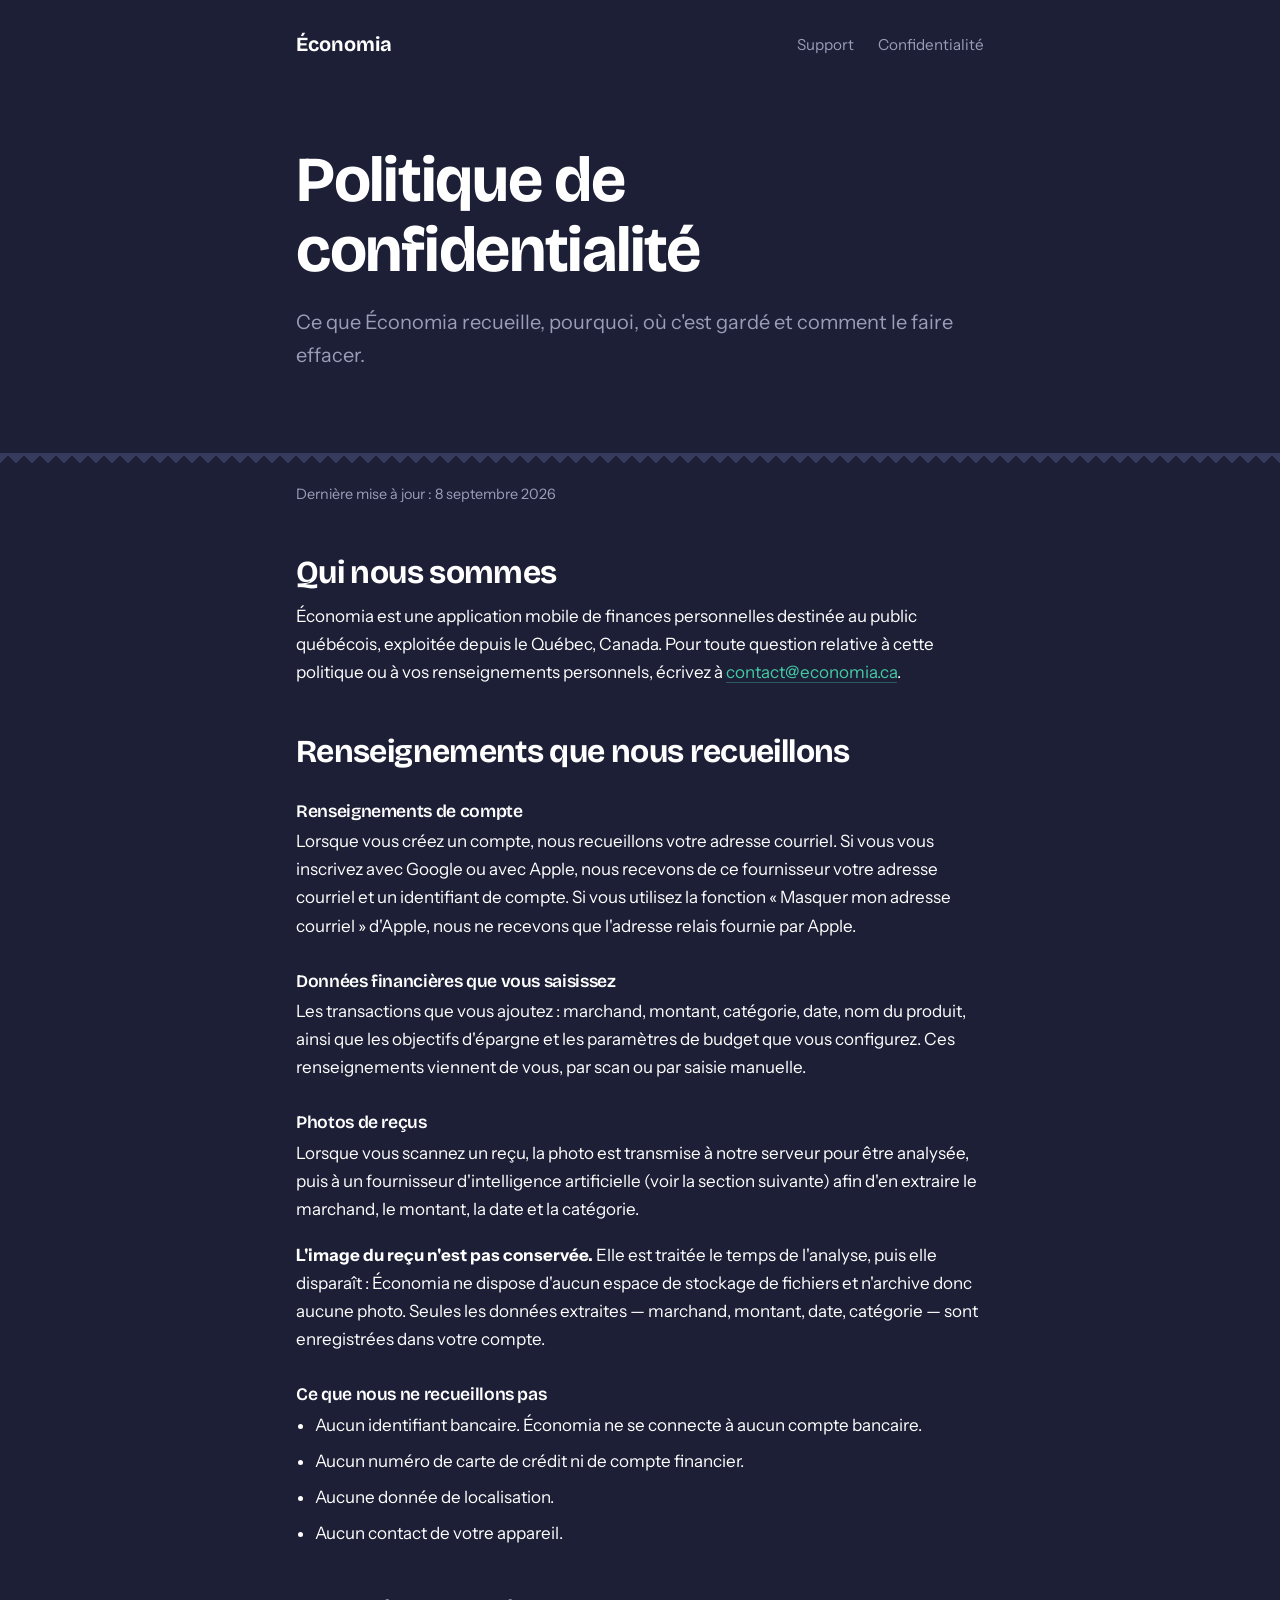
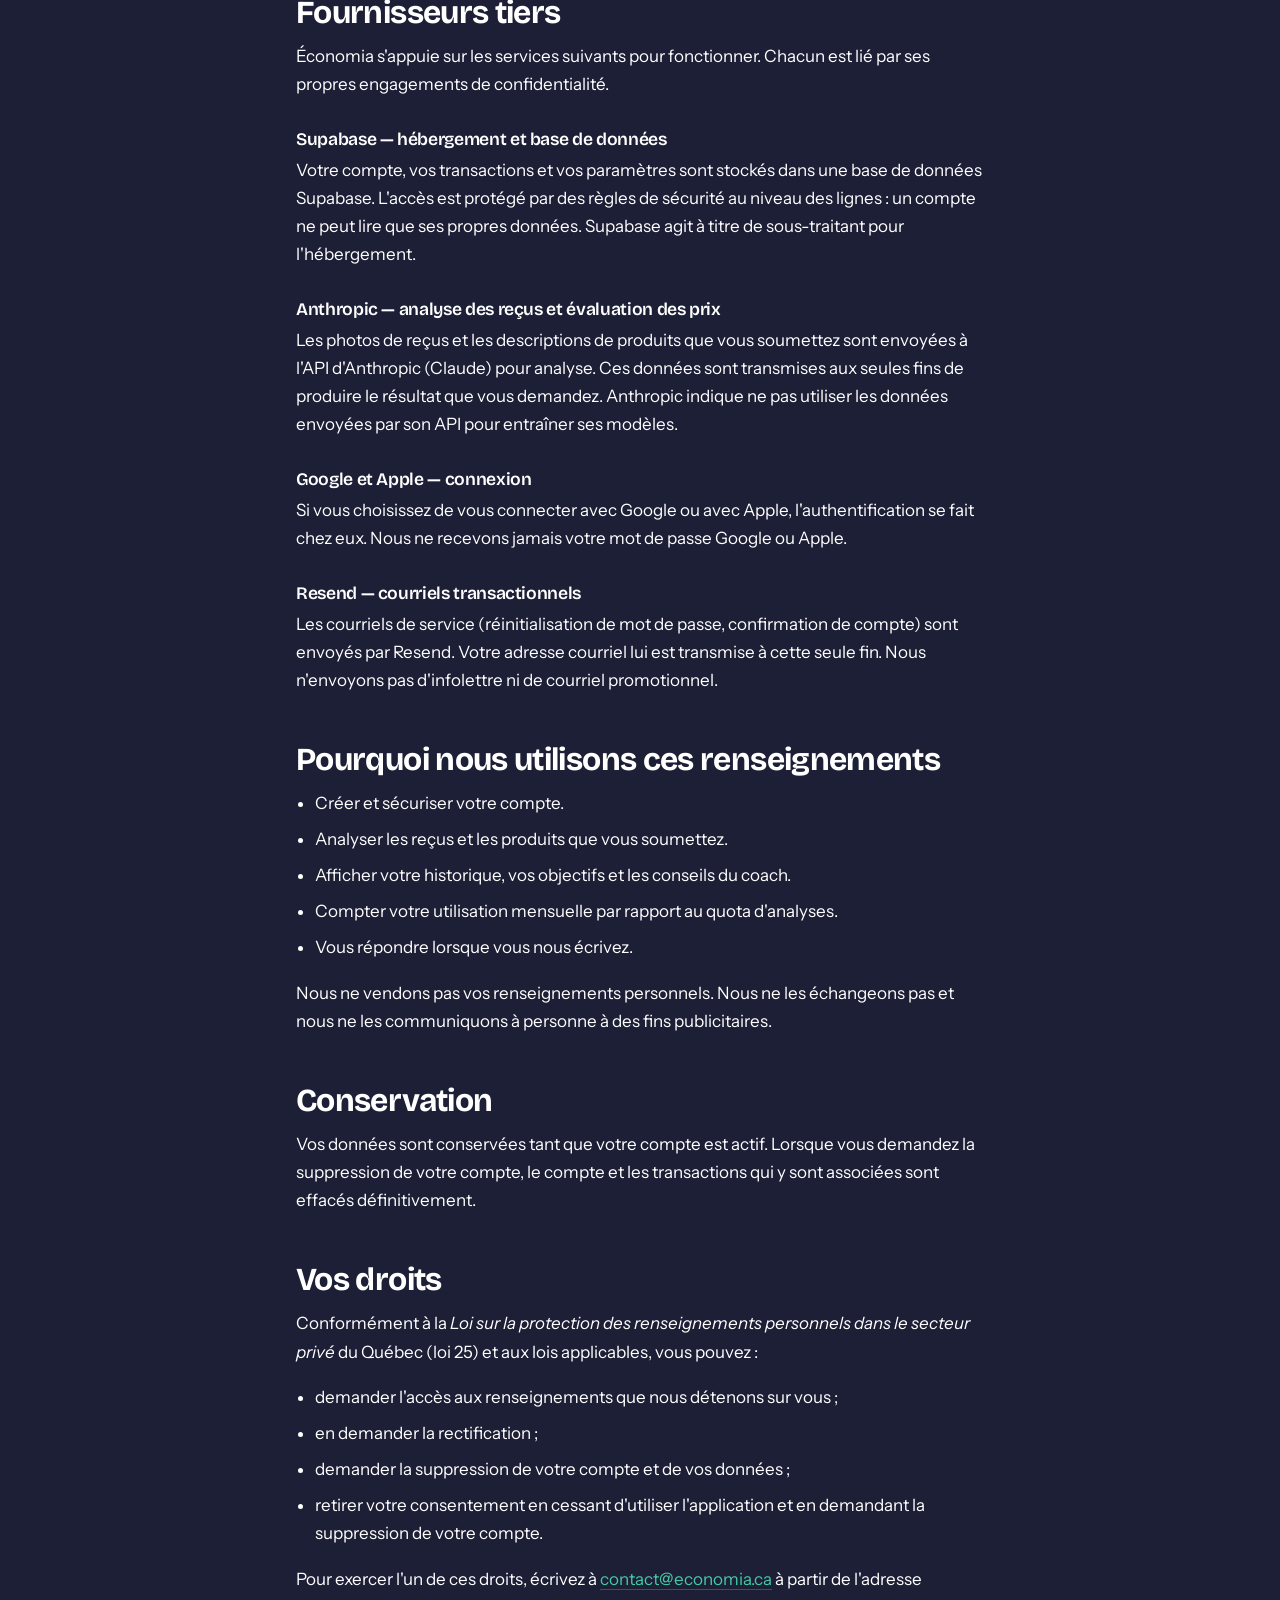
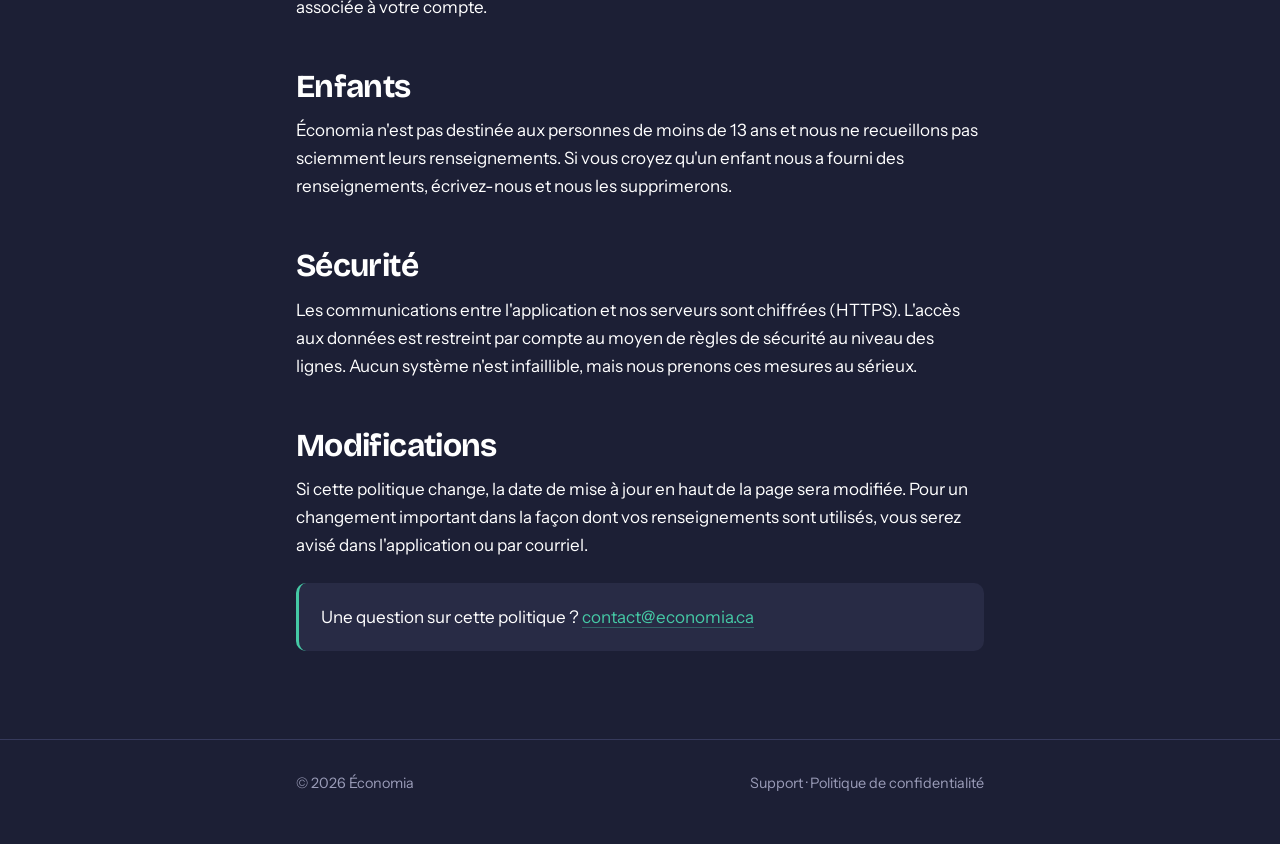
==== confidentialite.html @ ab4bcd6b "Add files via upload" ====
<!DOCTYPE html>
<html lang="fr-CA">
<head>
<meta charset="utf-8">
<meta name="viewport" content="width=device-width, initial-scale=1">
<title>Politique de confidentialité — Économia</title>
<meta name="description" content="Comment Économia recueille, utilise et protège vos renseignements personnels.">
<link rel="preconnect" href="https://fonts.googleapis.com">
<link rel="preconnect" href="https://fonts.gstatic.com" crossorigin>
<link href="https://fonts.googleapis.com/css2?family=Bricolage+Grotesque:opsz,wght@12..96,600;12..96,700&family=Instrument+Sans:wght@400;500;600&display=swap" rel="stylesheet">
<link rel="stylesheet" href="style.css">
</head>
<body>

<header class="entete">
  <div class="enveloppe">
    <a class="logo" href="/">Économia</a>
    <nav class="nav-liens">
      <a href="/support.html">Support</a>
      <a href="/confidentialite.html">Confidentialité</a>
    </nav>
  </div>
</header>

<main>
  <section class="heros">
    <div class="enveloppe">
      <h1>Politique de confidentialité</h1>
      <p class="accroche">Ce que Économia recueille, pourquoi, où c'est gardé et comment le faire effacer.</p>
    </div>
  </section>

  <div class="dentelure" aria-hidden="true"></div>

  <section class="contenu">
    <div class="enveloppe">
      <p class="date-maj">Dernière mise à jour&nbsp;: 8 septembre 2026</p>

      <h2>Qui nous sommes</h2>
      <p>Économia est une application mobile de finances personnelles destinée au public québécois, exploitée depuis le Québec, Canada. Pour toute question relative à cette politique ou à vos renseignements personnels, écrivez à <a href="mailto:contact@economia.ca">contact@economia.ca</a>.</p>

      <h2>Renseignements que nous recueillons</h2>

      <h3>Renseignements de compte</h3>
      <p>Lorsque vous créez un compte, nous recueillons votre adresse courriel. Si vous vous inscrivez avec Google ou avec Apple, nous recevons de ce fournisseur votre adresse courriel et un identifiant de compte. Si vous utilisez la fonction «&nbsp;Masquer mon adresse courriel&nbsp;» d'Apple, nous ne recevons que l'adresse relais fournie par Apple.</p>

      <h3>Données financières que vous saisissez</h3>
      <p>Les transactions que vous ajoutez&nbsp;: marchand, montant, catégorie, date, nom du produit, ainsi que les objectifs d'épargne et les paramètres de budget que vous configurez. Ces renseignements viennent de vous, par scan ou par saisie manuelle.</p>

      <h3>Photos de reçus</h3>
      <p>Lorsque vous scannez un reçu, la photo est transmise à notre serveur pour être analysée, puis à un fournisseur d'intelligence artificielle (voir la section suivante) afin d'en extraire le marchand, le montant, la date et la catégorie.</p>
      <p><strong>L'image du reçu n'est pas conservée.</strong> Elle est traitée le temps de l'analyse, puis elle disparaît&nbsp;: Économia ne dispose d'aucun espace de stockage de fichiers et n'archive donc aucune photo. Seules les données extraites — marchand, montant, date, catégorie — sont enregistrées dans votre compte.</p>

      <h3>Ce que nous ne recueillons pas</h3>
      <ul>
        <li>Aucun identifiant bancaire. Économia ne se connecte à aucun compte bancaire.</li>
        <li>Aucun numéro de carte de crédit ni de compte financier.</li>
        <li>Aucune donnée de localisation.</li>
        <li>Aucun contact de votre appareil.</li>
      </ul>

      <h2>Fournisseurs tiers</h2>
      <p>Économia s'appuie sur les services suivants pour fonctionner. Chacun est lié par ses propres engagements de confidentialité.</p>

      <h3>Supabase — hébergement et base de données</h3>
      <p>Votre compte, vos transactions et vos paramètres sont stockés dans une base de données Supabase. L'accès est protégé par des règles de sécurité au niveau des lignes&nbsp;: un compte ne peut lire que ses propres données. Supabase agit à titre de sous-traitant pour l'hébergement.</p>

      <h3>Anthropic — analyse des reçus et évaluation des prix</h3>
      <p>Les photos de reçus et les descriptions de produits que vous soumettez sont envoyées à l'API d'Anthropic (Claude) pour analyse. Ces données sont transmises aux seules fins de produire le résultat que vous demandez. Anthropic indique ne pas utiliser les données envoyées par son API pour entraîner ses modèles.</p>

      <h3>Google et Apple — connexion</h3>
      <p>Si vous choisissez de vous connecter avec Google ou avec Apple, l'authentification se fait chez eux. Nous ne recevons jamais votre mot de passe Google ou Apple.</p>

      <h3>Resend — courriels transactionnels</h3>
      <p>Les courriels de service (réinitialisation de mot de passe, confirmation de compte) sont envoyés par Resend. Votre adresse courriel lui est transmise à cette seule fin. Nous n'envoyons pas d'infolettre ni de courriel promotionnel.</p>

      <h2>Pourquoi nous utilisons ces renseignements</h2>
      <ul>
        <li>Créer et sécuriser votre compte.</li>
        <li>Analyser les reçus et les produits que vous soumettez.</li>
        <li>Afficher votre historique, vos objectifs et les conseils du coach.</li>
        <li>Compter votre utilisation mensuelle par rapport au quota d'analyses.</li>
        <li>Vous répondre lorsque vous nous écrivez.</li>
      </ul>
      <p>Nous ne vendons pas vos renseignements personnels. Nous ne les échangeons pas et nous ne les communiquons à personne à des fins publicitaires.</p>

      <h2>Conservation</h2>
      <p>Vos données sont conservées tant que votre compte est actif. Lorsque vous demandez la suppression de votre compte, le compte et les transactions qui y sont associées sont effacés définitivement.</p>

      <h2>Vos droits</h2>
      <p>Conformément à la <em>Loi sur la protection des renseignements personnels dans le secteur privé</em> du Québec (loi&nbsp;25) et aux lois applicables, vous pouvez&nbsp;:</p>
      <ul>
        <li>demander l'accès aux renseignements que nous détenons sur vous&nbsp;;</li>
        <li>en demander la rectification&nbsp;;</li>
        <li>demander la suppression de votre compte et de vos données&nbsp;;</li>
        <li>retirer votre consentement en cessant d'utiliser l'application et en demandant la suppression de votre compte.</li>
      </ul>
      <p>Pour exercer l'un de ces droits, écrivez à <a href="mailto:contact@economia.ca">contact@economia.ca</a> à partir de l'adresse associée à votre compte.</p>

      <h2>Enfants</h2>
      <p>Économia n'est pas destinée aux personnes de moins de 13&nbsp;ans et nous ne recueillons pas sciemment leurs renseignements. Si vous croyez qu'un enfant nous a fourni des renseignements, écrivez-nous et nous les supprimerons.</p>

      <h2>Sécurité</h2>
      <p>Les communications entre l'application et nos serveurs sont chiffrées (HTTPS). L'accès aux données est restreint par compte au moyen de règles de sécurité au niveau des lignes. Aucun système n'est infaillible, mais nous prenons ces mesures au sérieux.</p>

      <h2>Modifications</h2>
      <p>Si cette politique change, la date de mise à jour en haut de la page sera modifiée. Pour un changement important dans la façon dont vos renseignements sont utilisés, vous serez avisé dans l'application ou par courriel.</p>

      <div class="carte">
        <p>Une question sur cette politique&nbsp;? <a href="mailto:contact@economia.ca">contact@economia.ca</a></p>
      </div>
    </div>
  </section>
</main>

<footer class="pied">
  <div class="enveloppe">
    <span>© 2026 Économia</span>
    <span>
      <a href="/support.html">Support</a> ·
      <a href="/confidentialite.html">Politique de confidentialité</a>
    </span>
  </div>
</footer>

</body>
</html>
---- style.css ----
:root {
  --fond: #1c1f35;
  --fond-carte: #282b45;
  --menthe: #45c9a5;
  --texte: #ffffff;
  --texte-second: #9a9cb8;
  --bordure: #363a5c;
}

*, *::before, *::after { box-sizing: border-box; }

html { -webkit-text-size-adjust: 100%; }

body {
  margin: 0;
  background: var(--fond);
  color: var(--texte);
  font-family: "Instrument Sans", -apple-system, BlinkMacSystemFont, "Segoe UI", sans-serif;
  font-size: 17px;
  line-height: 1.65;
}

h1, h2, h3 {
  font-family: "Bricolage Grotesque", -apple-system, BlinkMacSystemFont, sans-serif;
  font-weight: 700;
  line-height: 1.1;
  letter-spacing: -0.02em;
  margin: 0;
}

h1 { font-size: clamp(2.4rem, 7vw, 4rem); }
h2 { font-size: clamp(1.5rem, 4vw, 2rem); margin-top: 3rem; margin-bottom: 0.75rem; }
h3 { font-size: 1.1rem; margin-top: 2rem; margin-bottom: 0.4rem; font-weight: 600; }

p, li { max-width: 66ch; }
p { margin: 0 0 1.1rem; }
ul { padding-left: 1.2rem; margin: 0 0 1.1rem; }
li { margin-bottom: 0.5rem; }

a { color: var(--menthe); text-decoration: none; border-bottom: 1px solid rgba(69, 201, 165, 0.35); }
a:hover { border-bottom-color: var(--menthe); }
a:focus-visible { outline: 2px solid var(--menthe); outline-offset: 3px; border-radius: 2px; }

.enveloppe { max-width: 46rem; margin: 0 auto; padding: 0 1.5rem; }

/* En-tête */
.entete { padding: 1.75rem 0; }
.entete .enveloppe { display: flex; align-items: center; justify-content: space-between; gap: 1rem; }
.logo {
  font-family: "Bricolage Grotesque", sans-serif;
  font-weight: 700;
  font-size: 1.25rem;
  color: var(--texte);
  border: none;
}
.nav-liens { display: flex; gap: 1.5rem; font-size: 0.95rem; }
.nav-liens a { color: var(--texte-second); border: none; }
.nav-liens a:hover { color: var(--menthe); }

/* Héros — le bord dentelé évoque un reçu déchiré */
.heros { padding: 3.5rem 0 4rem; position: relative; }
.heros p.accroche {
  font-size: clamp(1.05rem, 2.6vw, 1.25rem);
  color: var(--texte-second);
  margin-top: 1.25rem;
}
.dentelure {
  height: 14px;
  background:
    linear-gradient(-45deg, transparent 66%, var(--bordure) 67%) 0 0 / 16px 16px repeat-x,
    linear-gradient(45deg, transparent 66%, var(--bordure) 67%) 0 0 / 16px 16px repeat-x;
}

/* Blocs de contenu */
.contenu { padding: 1rem 0 4rem; }
.date-maj { color: var(--texte-second); font-size: 0.9rem; margin-bottom: 2.5rem; }

.carte {
  background: var(--fond-carte);
  border-left: 3px solid var(--menthe);
  border-radius: 10px;
  padding: 1.25rem 1.4rem;
  margin: 1.5rem 0;
}
.carte p:last-child, .carte ul:last-child { margin-bottom: 0; }

.courriel {
  font-family: "Bricolage Grotesque", sans-serif;
  font-size: clamp(1.2rem, 4vw, 1.6rem);
  font-weight: 700;
}

/* Pied de page */
.pied {
  border-top: 1px solid var(--bordure);
  padding: 2rem 0 3rem;
  color: var(--texte-second);
  font-size: 0.9rem;
}
.pied .enveloppe { display: flex; flex-wrap: wrap; gap: 0.5rem 1.5rem; justify-content: space-between; }
.pied a { color: var(--texte-second); border: none; }
.pied a:hover { color: var(--menthe); }

@media (prefers-reduced-motion: reduce) {
  * { animation: none !important; transition: none !important; }
}
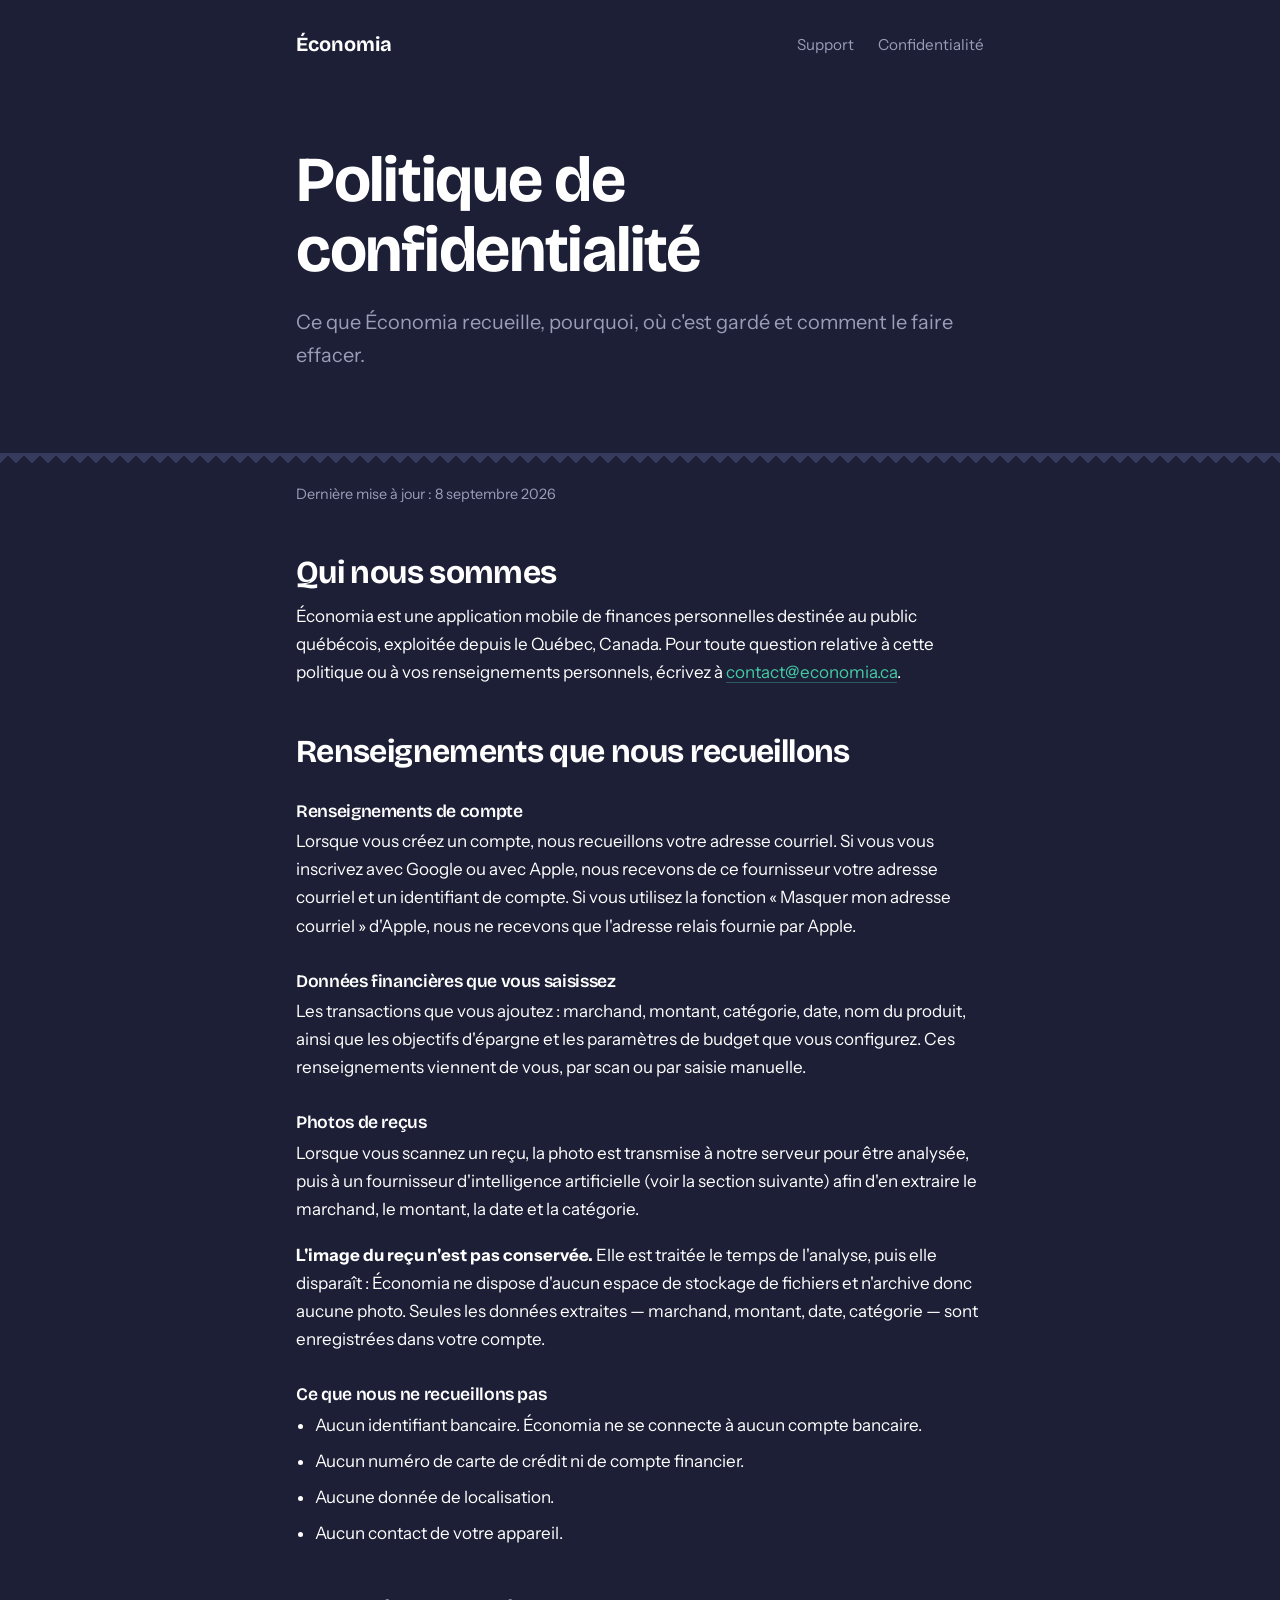
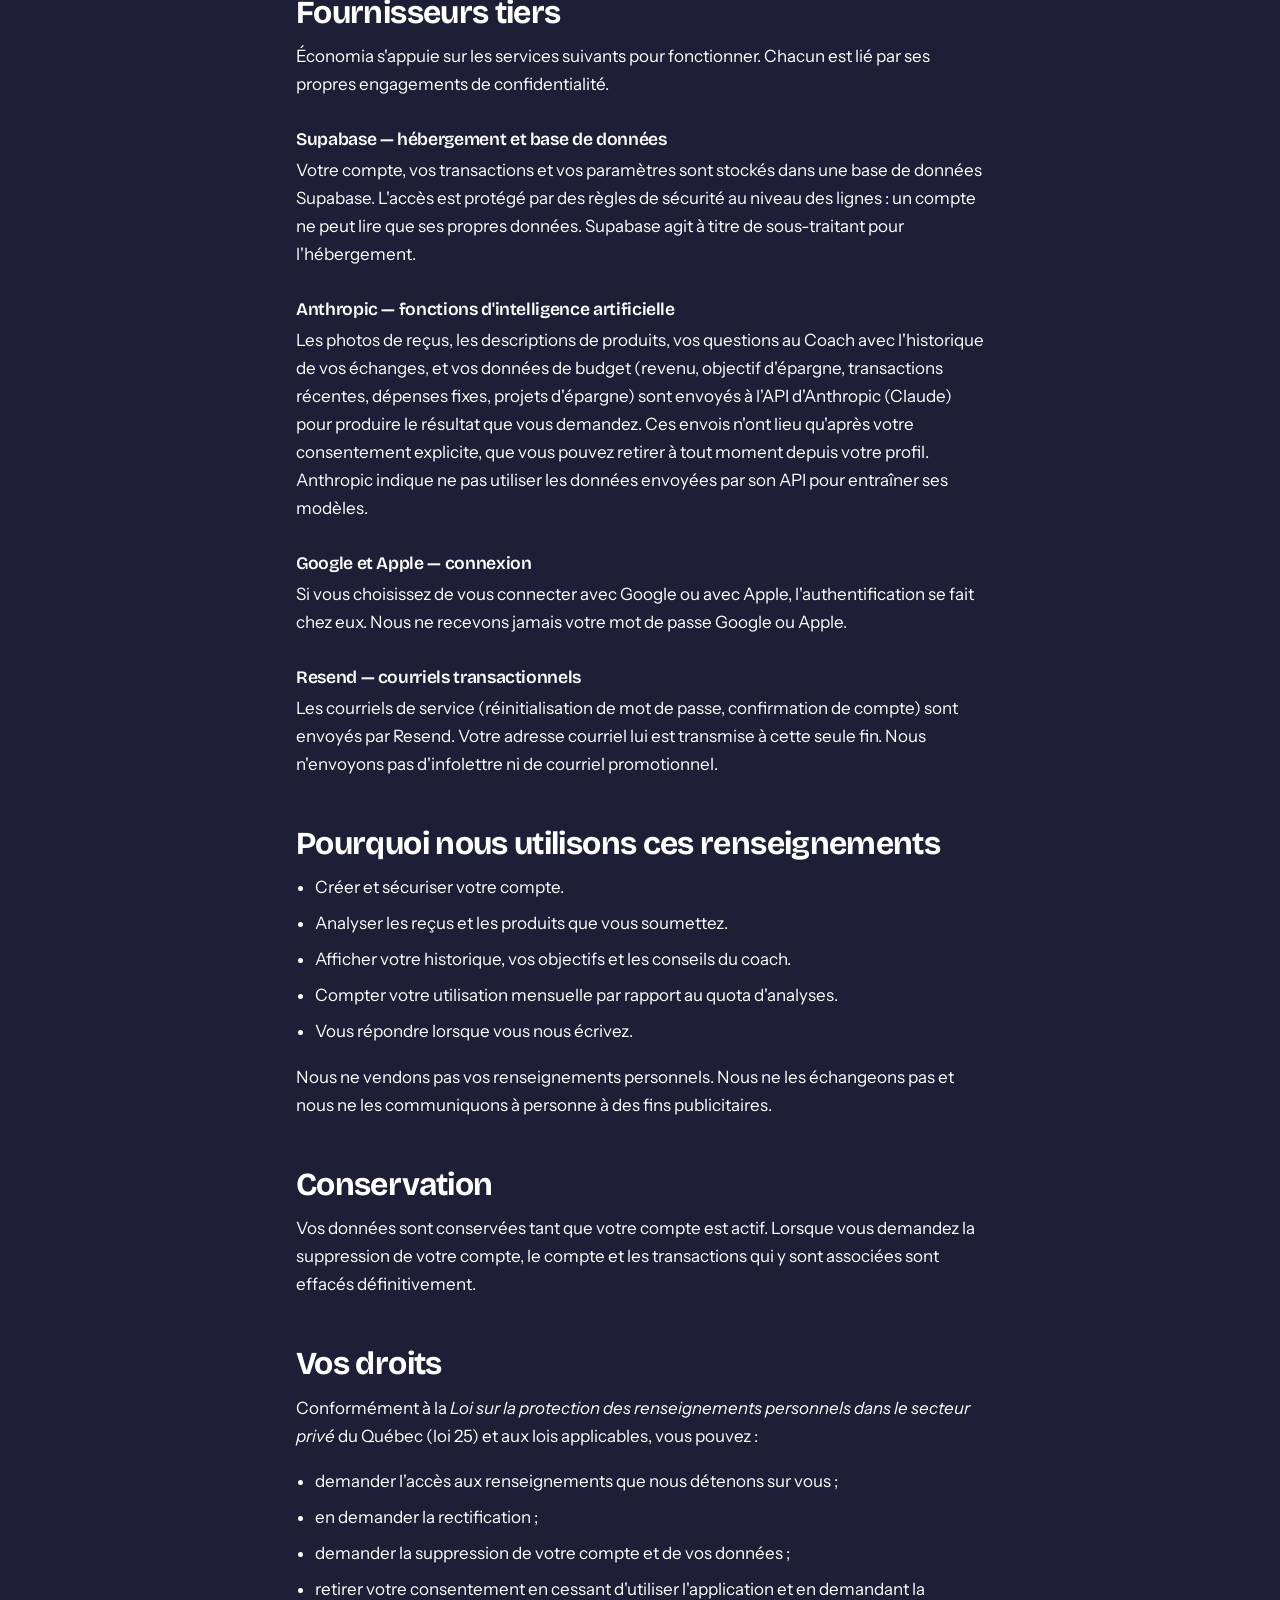
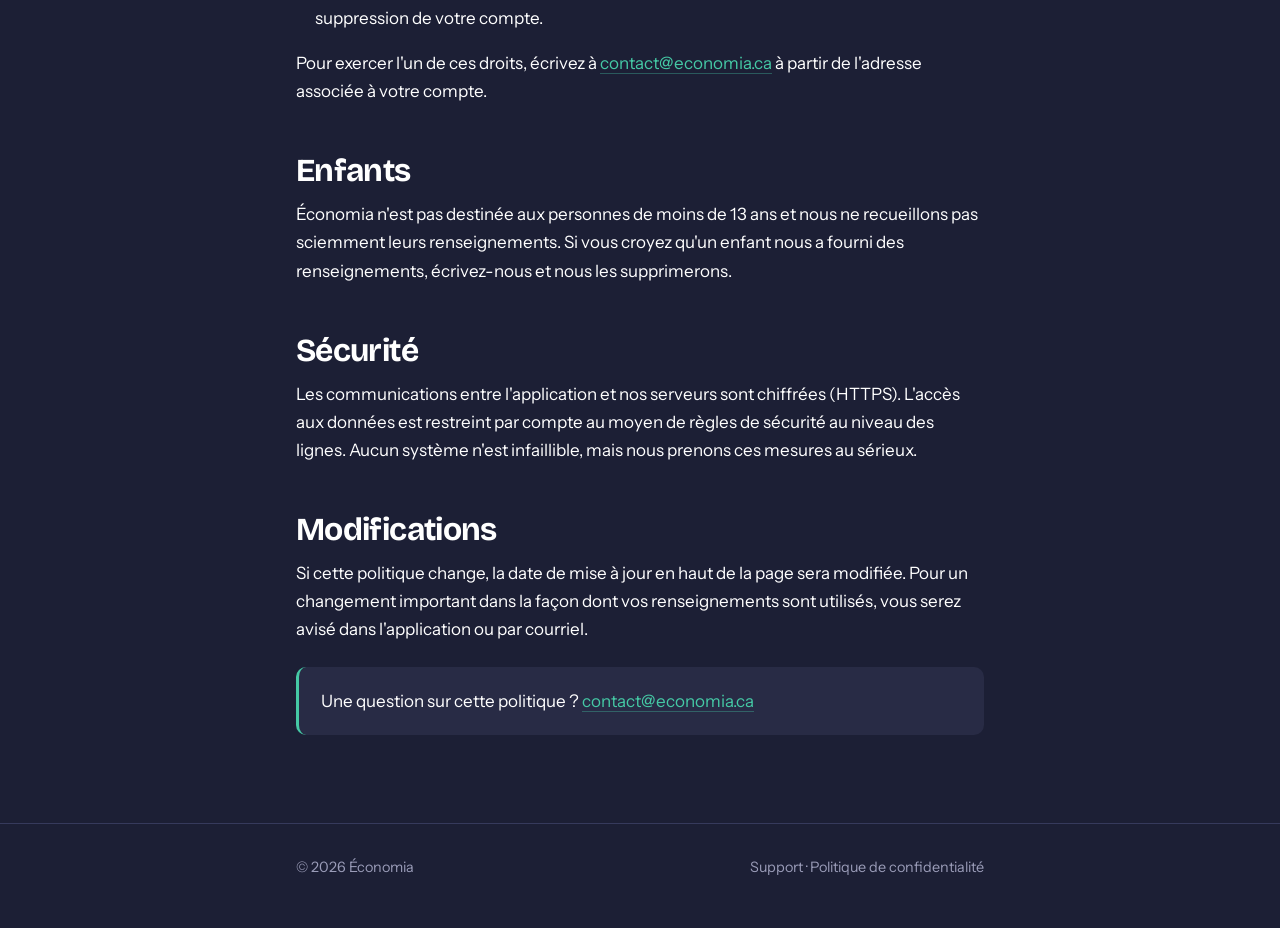
==== commit ea8bf116: "Update confidentialite.html" ====
--- a/confidentialite.html
+++ b/confidentialite.html
@@ -65,8 +65,8 @@
       <h3>Supabase — hébergement et base de données</h3>
       <p>Votre compte, vos transactions et vos paramètres sont stockés dans une base de données Supabase. L'accès est protégé par des règles de sécurité au niveau des lignes&nbsp;: un compte ne peut lire que ses propres données. Supabase agit à titre de sous-traitant pour l'hébergement.</p>
 
-      <h3>Anthropic — analyse des reçus et évaluation des prix</h3>
-      <p>Les photos de reçus et les descriptions de produits que vous soumettez sont envoyées à l'API d'Anthropic (Claude) pour analyse. Ces données sont transmises aux seules fins de produire le résultat que vous demandez. Anthropic indique ne pas utiliser les données envoyées par son API pour entraîner ses modèles.</p>
+      <h3>Anthropic — fonctions d'intelligence artificielle</h3>
+      <p>Les photos de reçus, les descriptions de produits, vos questions au Coach avec l'historique de vos échanges, et vos données de budget (revenu, objectif d'épargne, transactions récentes, dépenses fixes, projets d'épargne) sont envoyés à l'API d'Anthropic (Claude) pour produire le résultat que vous demandez. Ces envois n'ont lieu qu'après votre consentement explicite, que vous pouvez retirer à tout moment depuis votre profil. Anthropic indique ne pas utiliser les données envoyées par son API pour entraîner ses modèles.</p>
 
       <h3>Google et Apple — connexion</h3>
       <p>Si vous choisissez de vous connecter avec Google ou avec Apple, l'authentification se fait chez eux. Nous ne recevons jamais votre mot de passe Google ou Apple.</p>
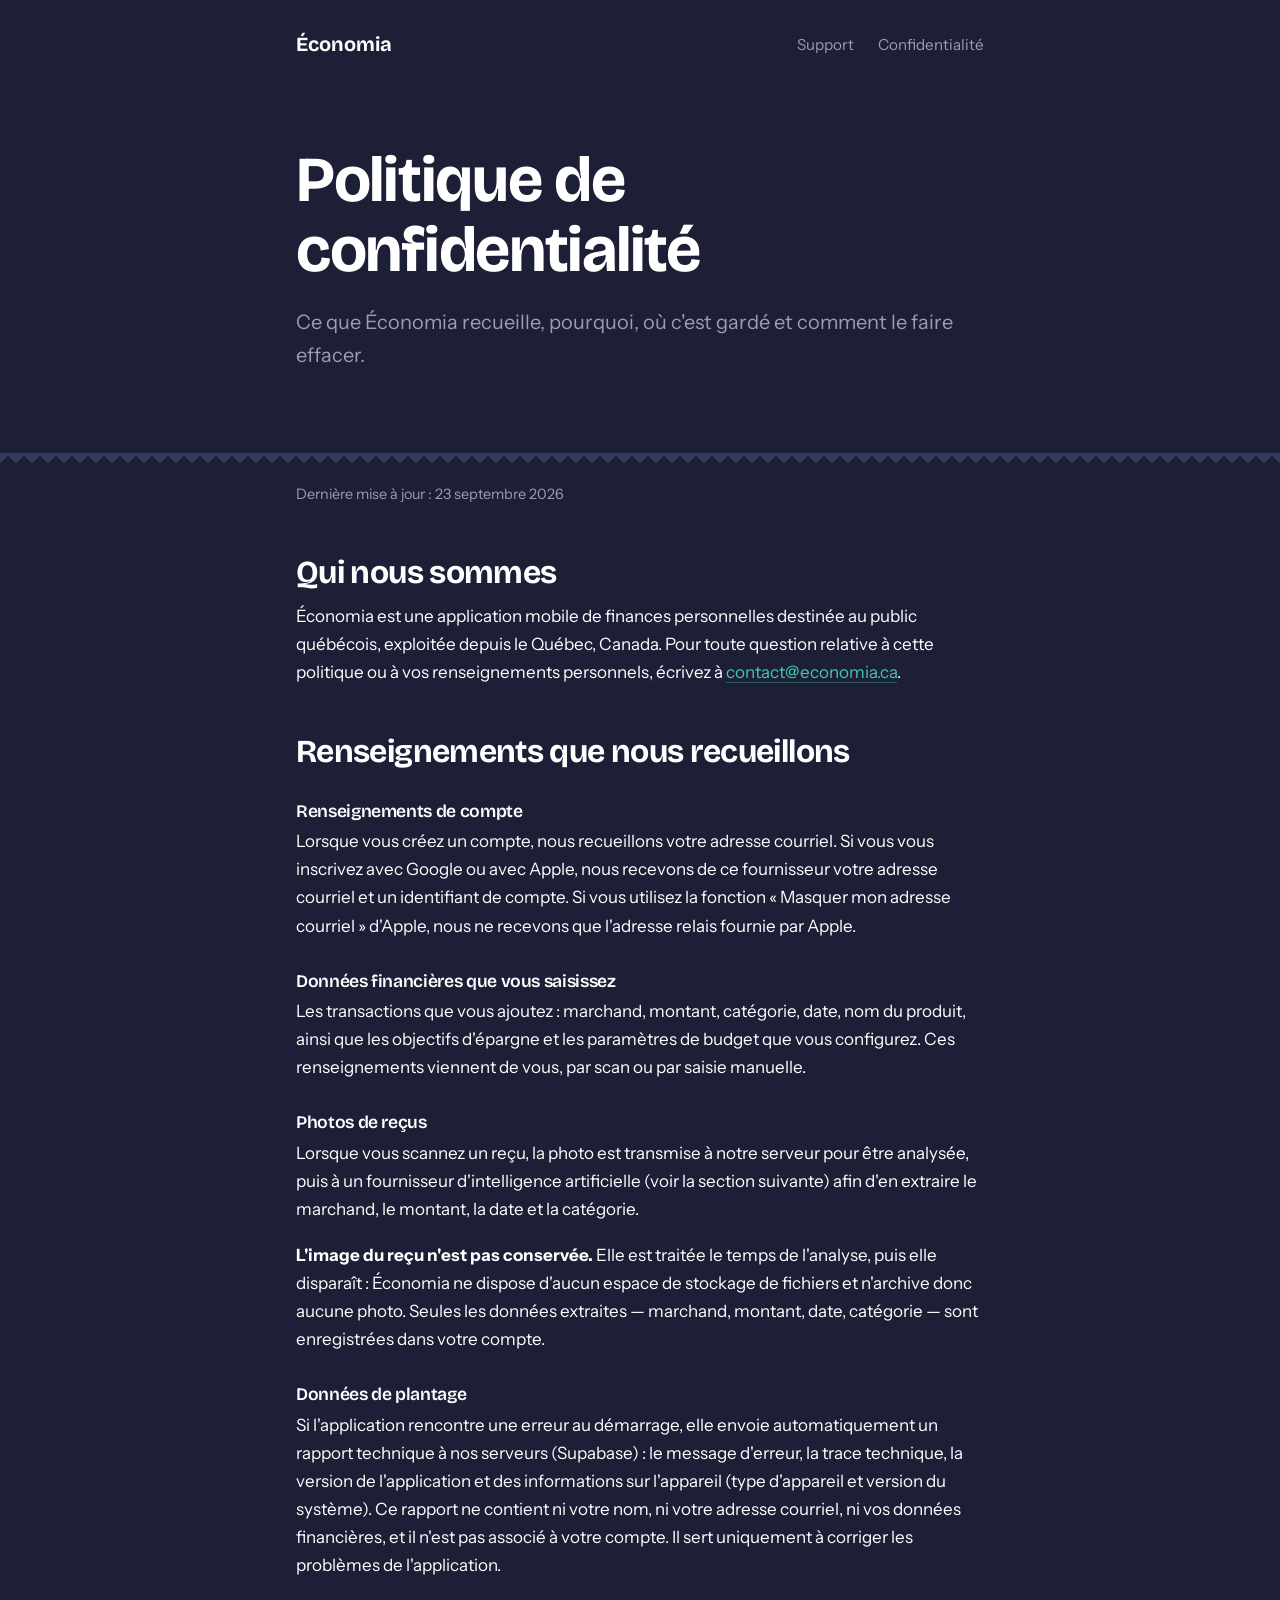
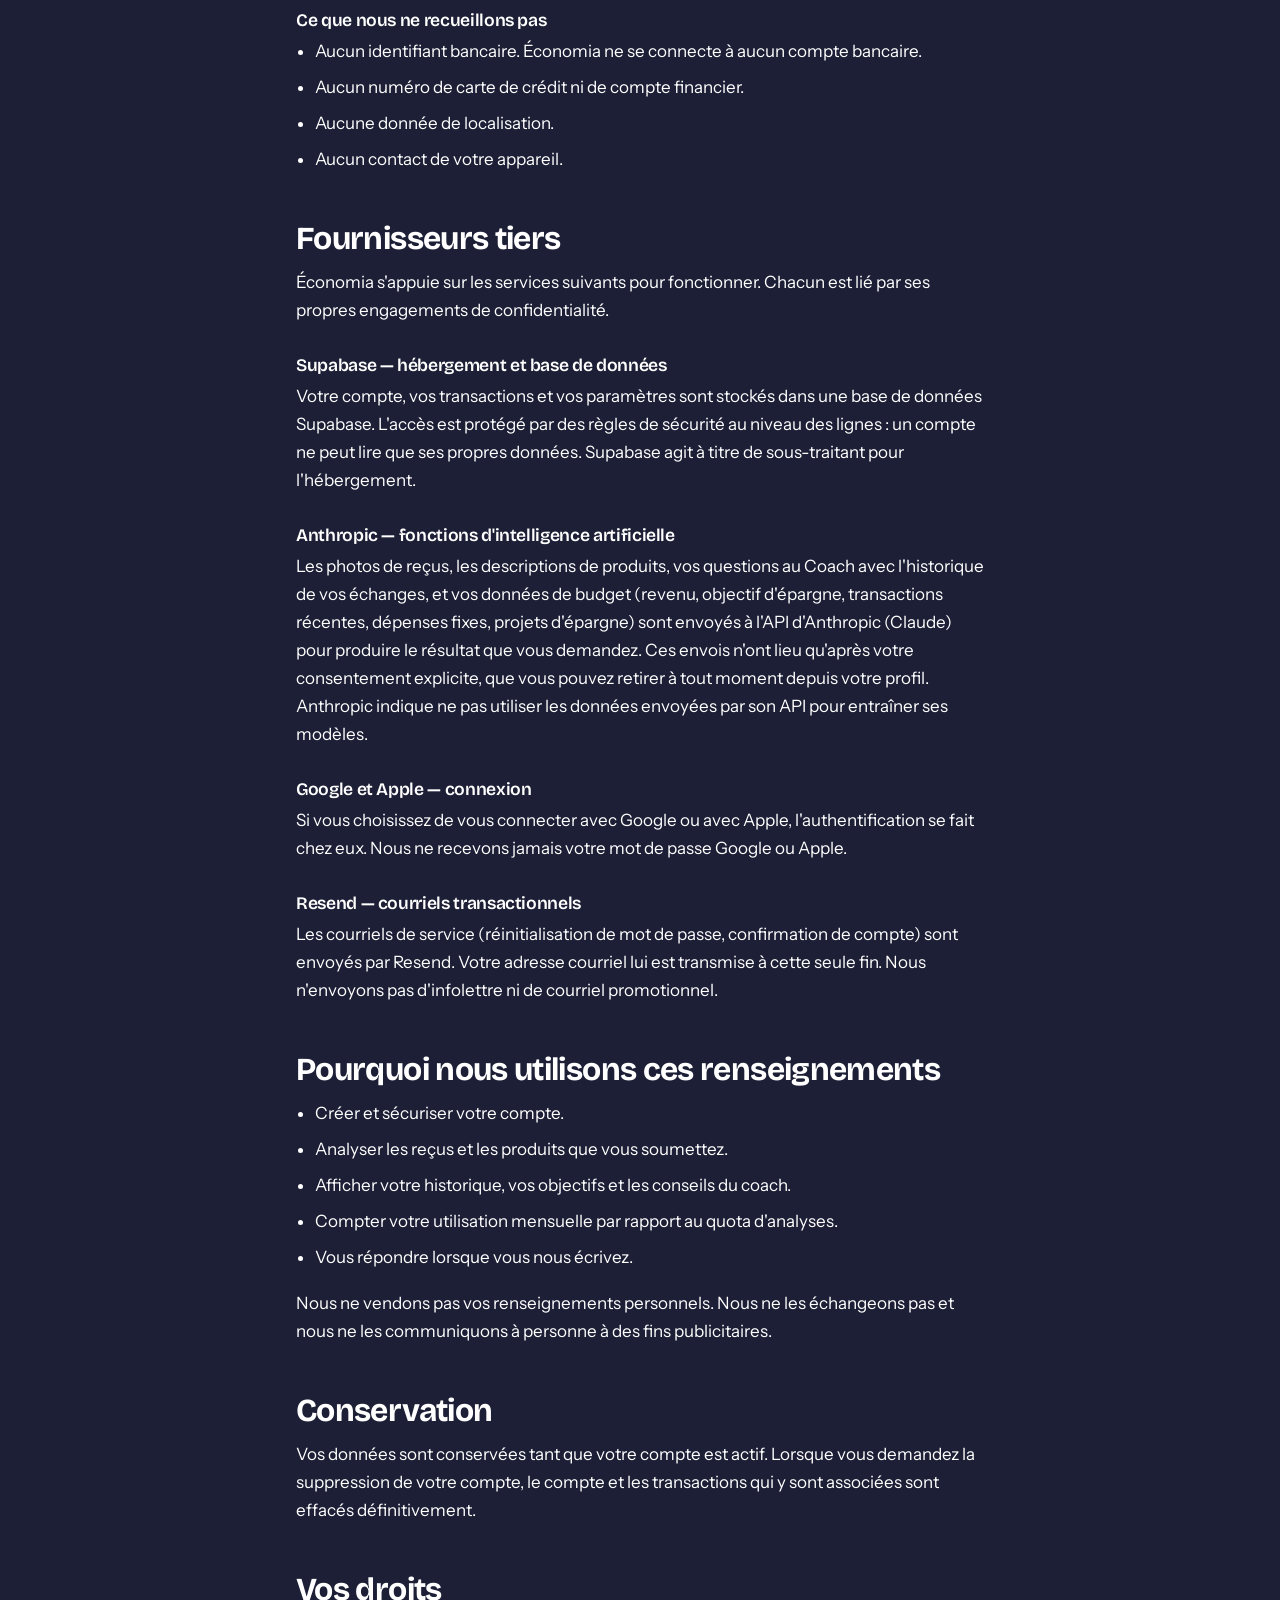
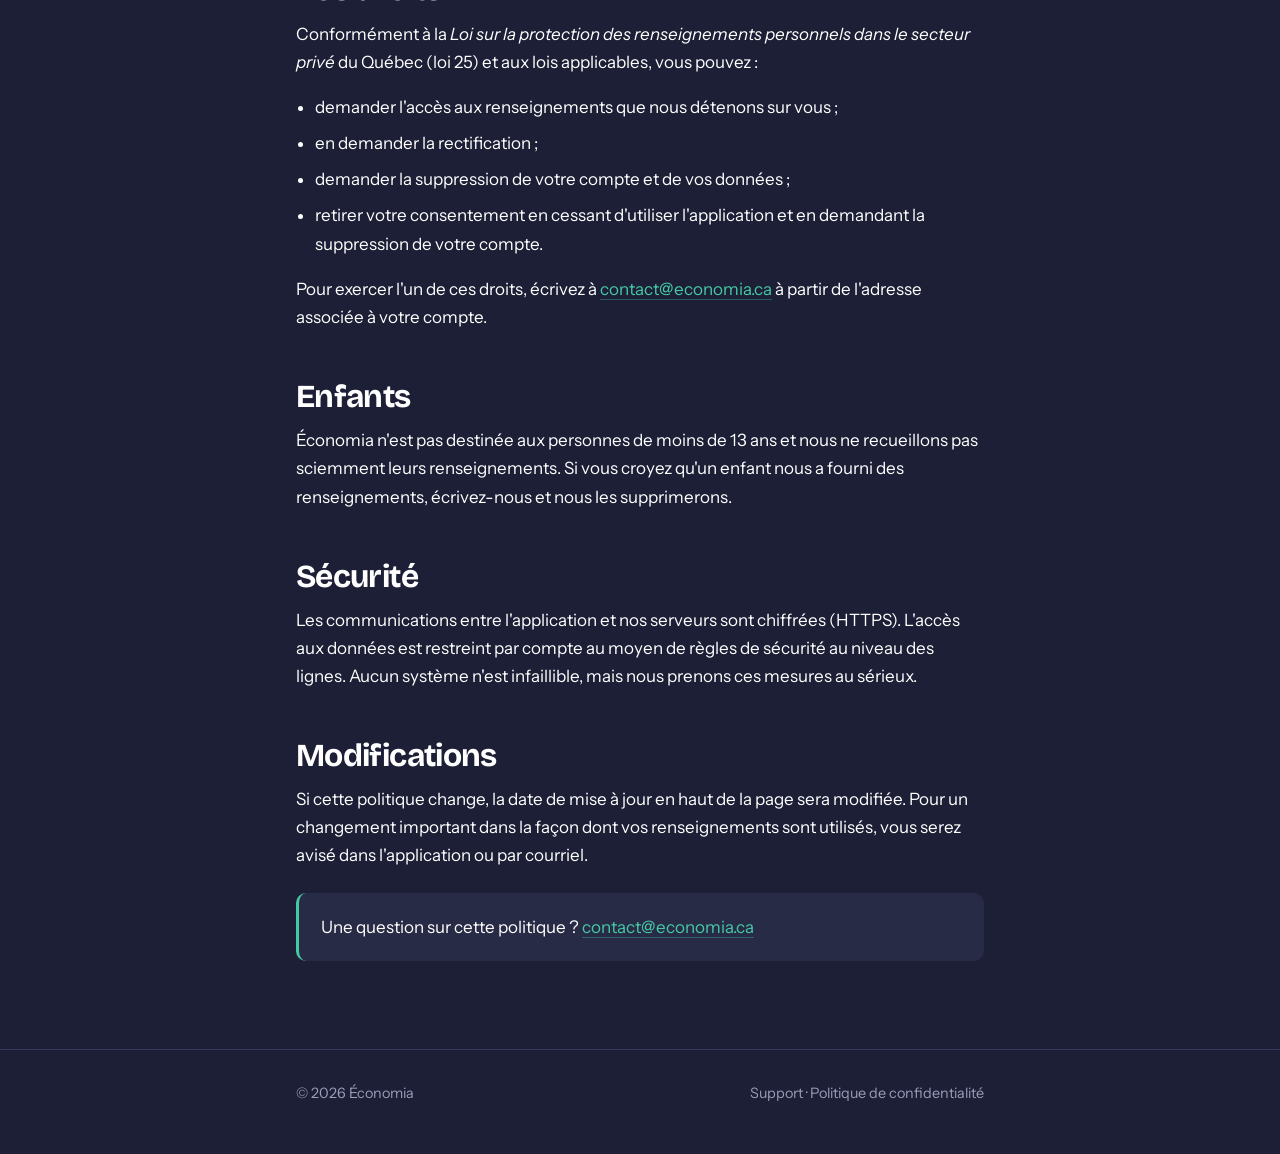
==== commit 8c3ad67a: "Update confidentialite.html" ====
--- a/confidentialite.html
+++ b/confidentialite.html
@@ -34,7 +34,7 @@
 
   <section class="contenu">
     <div class="enveloppe">
-      <p class="date-maj">Dernière mise à jour&nbsp;: 8 septembre 2026</p>
+      <p class="date-maj">Dernière mise à jour&nbsp;: 23 septembre 2026</p>
 
       <h2>Qui nous sommes</h2>
       <p>Économia est une application mobile de finances personnelles destinée au public québécois, exploitée depuis le Québec, Canada. Pour toute question relative à cette politique ou à vos renseignements personnels, écrivez à <a href="mailto:contact@economia.ca">contact@economia.ca</a>.</p>
@@ -50,6 +50,11 @@
       <h3>Photos de reçus</h3>
       <p>Lorsque vous scannez un reçu, la photo est transmise à notre serveur pour être analysée, puis à un fournisseur d'intelligence artificielle (voir la section suivante) afin d'en extraire le marchand, le montant, la date et la catégorie.</p>
       <p><strong>L'image du reçu n'est pas conservée.</strong> Elle est traitée le temps de l'analyse, puis elle disparaît&nbsp;: Économia ne dispose d'aucun espace de stockage de fichiers et n'archive donc aucune photo. Seules les données extraites — marchand, montant, date, catégorie — sont enregistrées dans votre compte.</p>
+
+         <h3>Données de plantage</h3>
+
+<p>Si l'application rencontre une erreur au démarrage, elle envoie automatiquement un rapport technique à nos serveurs (Supabase) : le message d'erreur, la trace technique, la version de l'application et des informations sur l'appareil (type d'appareil et version du système). Ce rapport ne contient ni votre nom, ni votre adresse courriel, ni vos données financières, et il n'est pas associé à votre compte. Il sert uniquement à corriger les problèmes de l'application.</p>
+
 
       <h3>Ce que nous ne recueillons pas</h3>
       <ul>
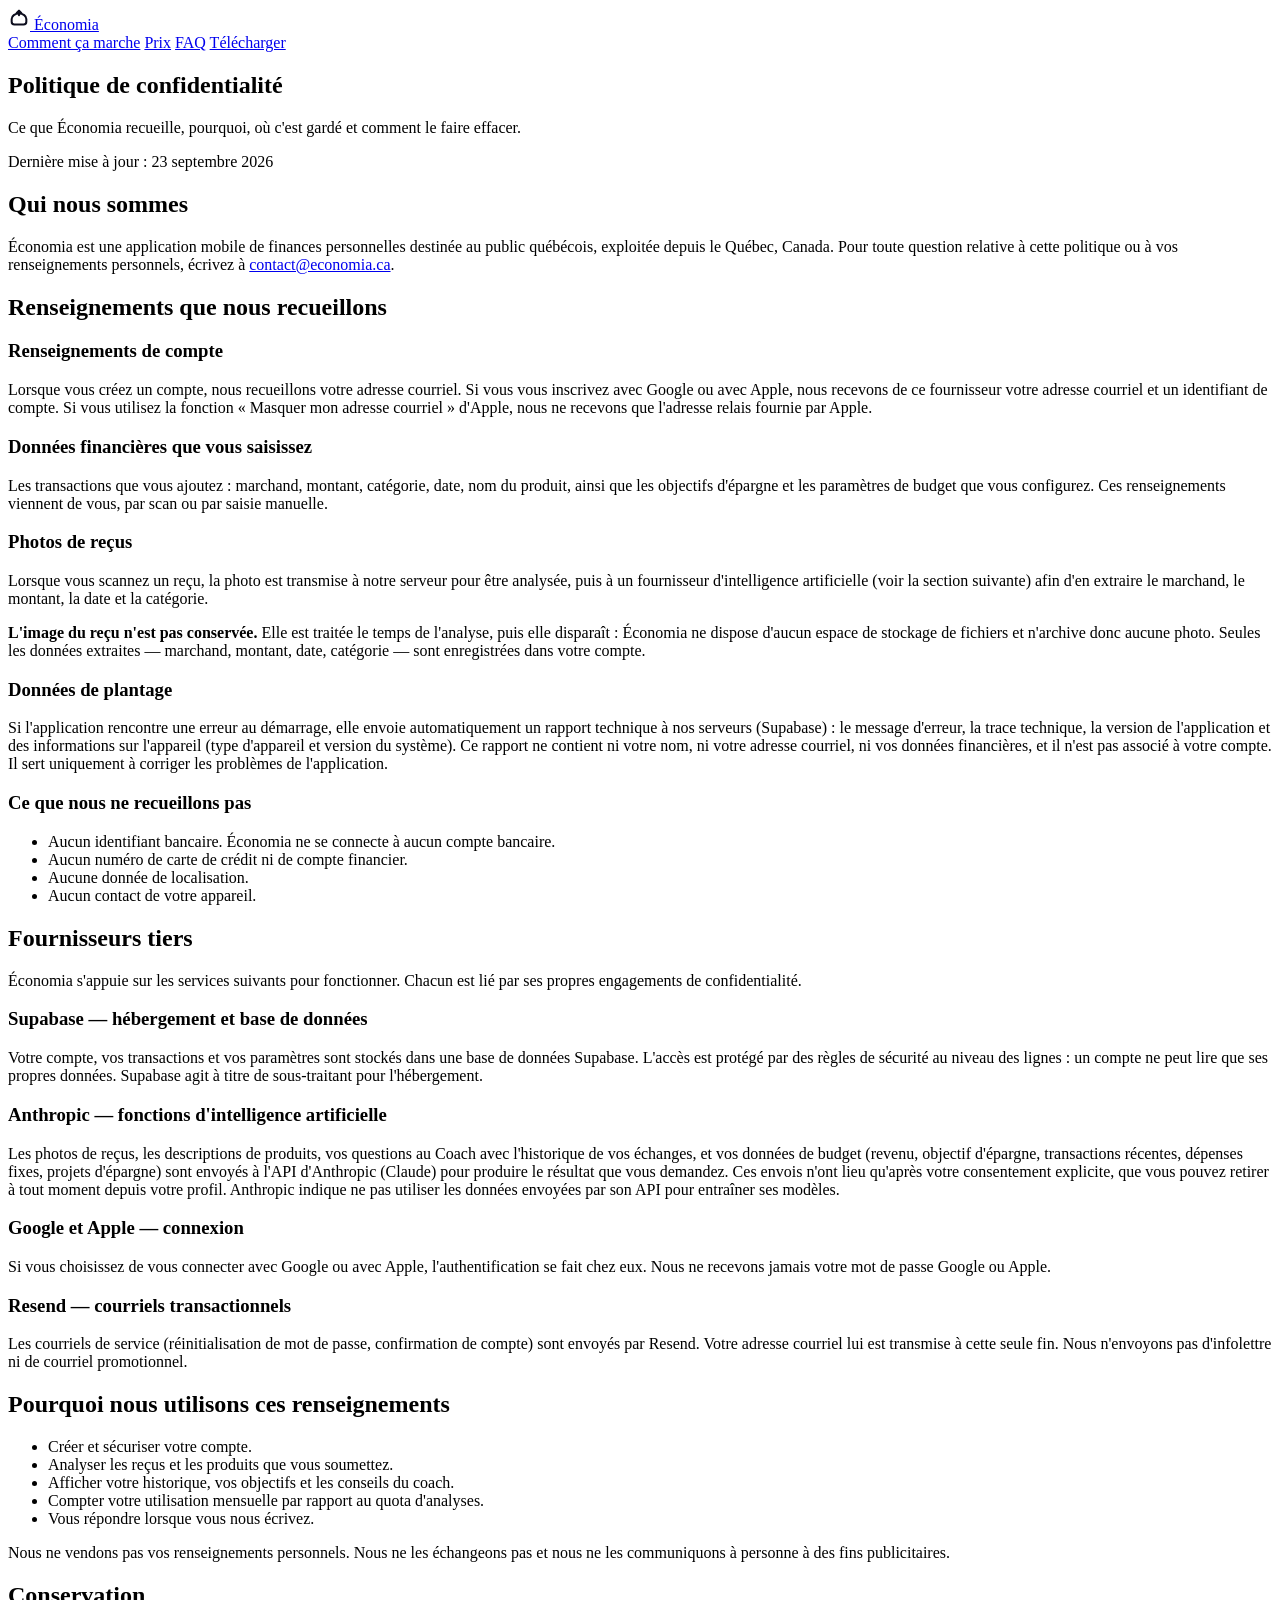
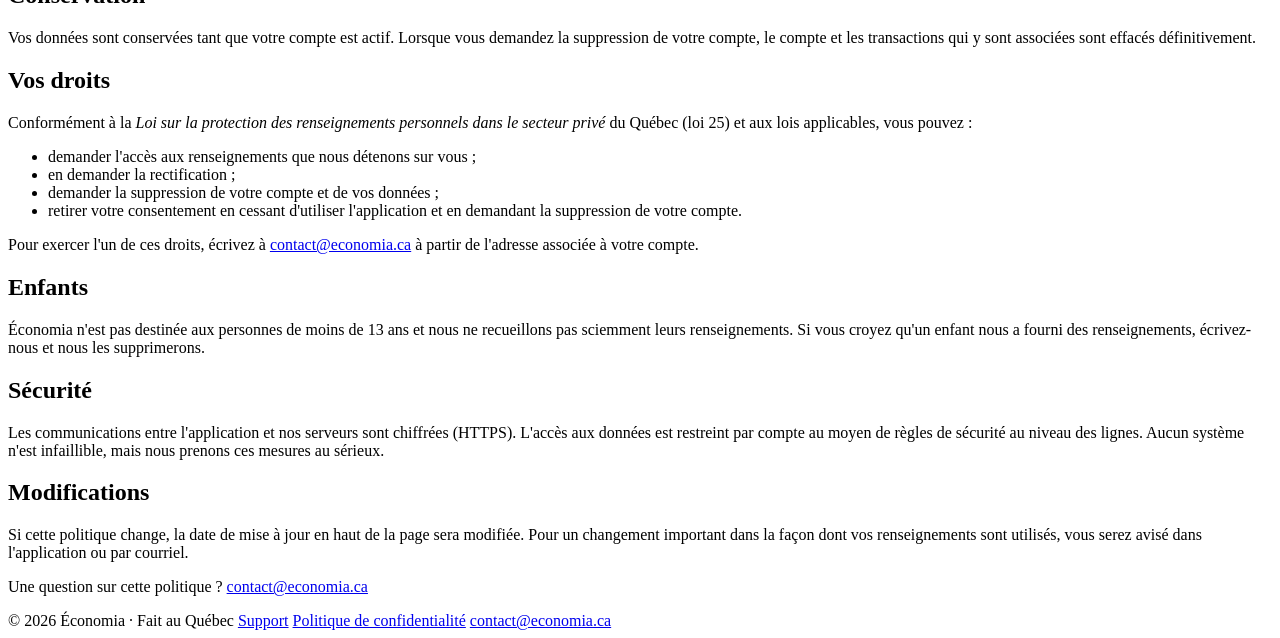
==== commit 5a0eb3e1: "Add files via upload" ====
--- a/confidentialite.html
+++ b/confidentialite.html
@@ -2,7 +2,8 @@
 <html lang="fr-CA">
 <head>
 <meta charset="utf-8">
-<meta name="viewport" content="width=device-width, initial-scale=1">
+<meta name="viewport" content="width=device-width, initial-scale=1, viewport-fit=cover">
+<meta name="theme-color" content="#0C0D1D">
 <title>Politique de confidentialité — Économia</title>
 <meta name="description" content="Comment Économia recueille, utilise et protège vos renseignements personnels.">
 <link rel="preconnect" href="https://fonts.googleapis.com">
@@ -14,10 +15,15 @@
 
 <header class="entete">
   <div class="enveloppe">
-    <a class="logo" href="/">Économia</a>
-    <nav class="nav-liens">
-      <a href="/support.html">Support</a>
-      <a href="/confidentialite.html">Confidentialité</a>
+    <a class="logo" href="/">
+      <span class="logo-marque" aria-hidden="true"><svg width="22" height="22" viewBox="0 0 24 24" fill="none" stroke="#0C0D1D" stroke-width="2.2" stroke-linecap="round" stroke-linejoin="round"><path d="M4 12a8 6 0 0 1 16 0v3a3 3 0 0 1-3 3H7a3 3 0 0 1-3-3z"></path><path d="M12 3v5"></path><path d="M9.5 5.5 12 3l2.5 2.5"></path></svg></span>
+      <span>Économia</span>
+    </a>
+    <nav class="nav-liens" aria-label="Navigation principale">
+      <a class="nav-secondaire" href="/#comment">Comment ça marche</a>
+      <a class="nav-secondaire" href="/#prix">Prix</a>
+      <a class="nav-secondaire" href="/#faq">FAQ</a>
+      <a class="bouton" href="https://apps.apple.com/ca/app/id6791869854">Télécharger</a>
     </nav>
   </div>
 </header>
@@ -120,10 +126,11 @@
 
 <footer class="pied">
   <div class="enveloppe">
-    <span>© 2026 Économia</span>
-    <span>
-      <a href="/support.html">Support</a> ·
-      <a href="/confidentialite.html">Politique de confidentialité</a>
+    <span>© 2026 Économia · Fait au Québec</span>
+    <span class="pied-liens">
+      <a href="/support">Support</a>
+      <a href="/confidentialite">Politique de confidentialité</a>
+      <a href="mailto:contact@economia.ca">contact@economia.ca</a>
     </span>
   </div>
 </footer>
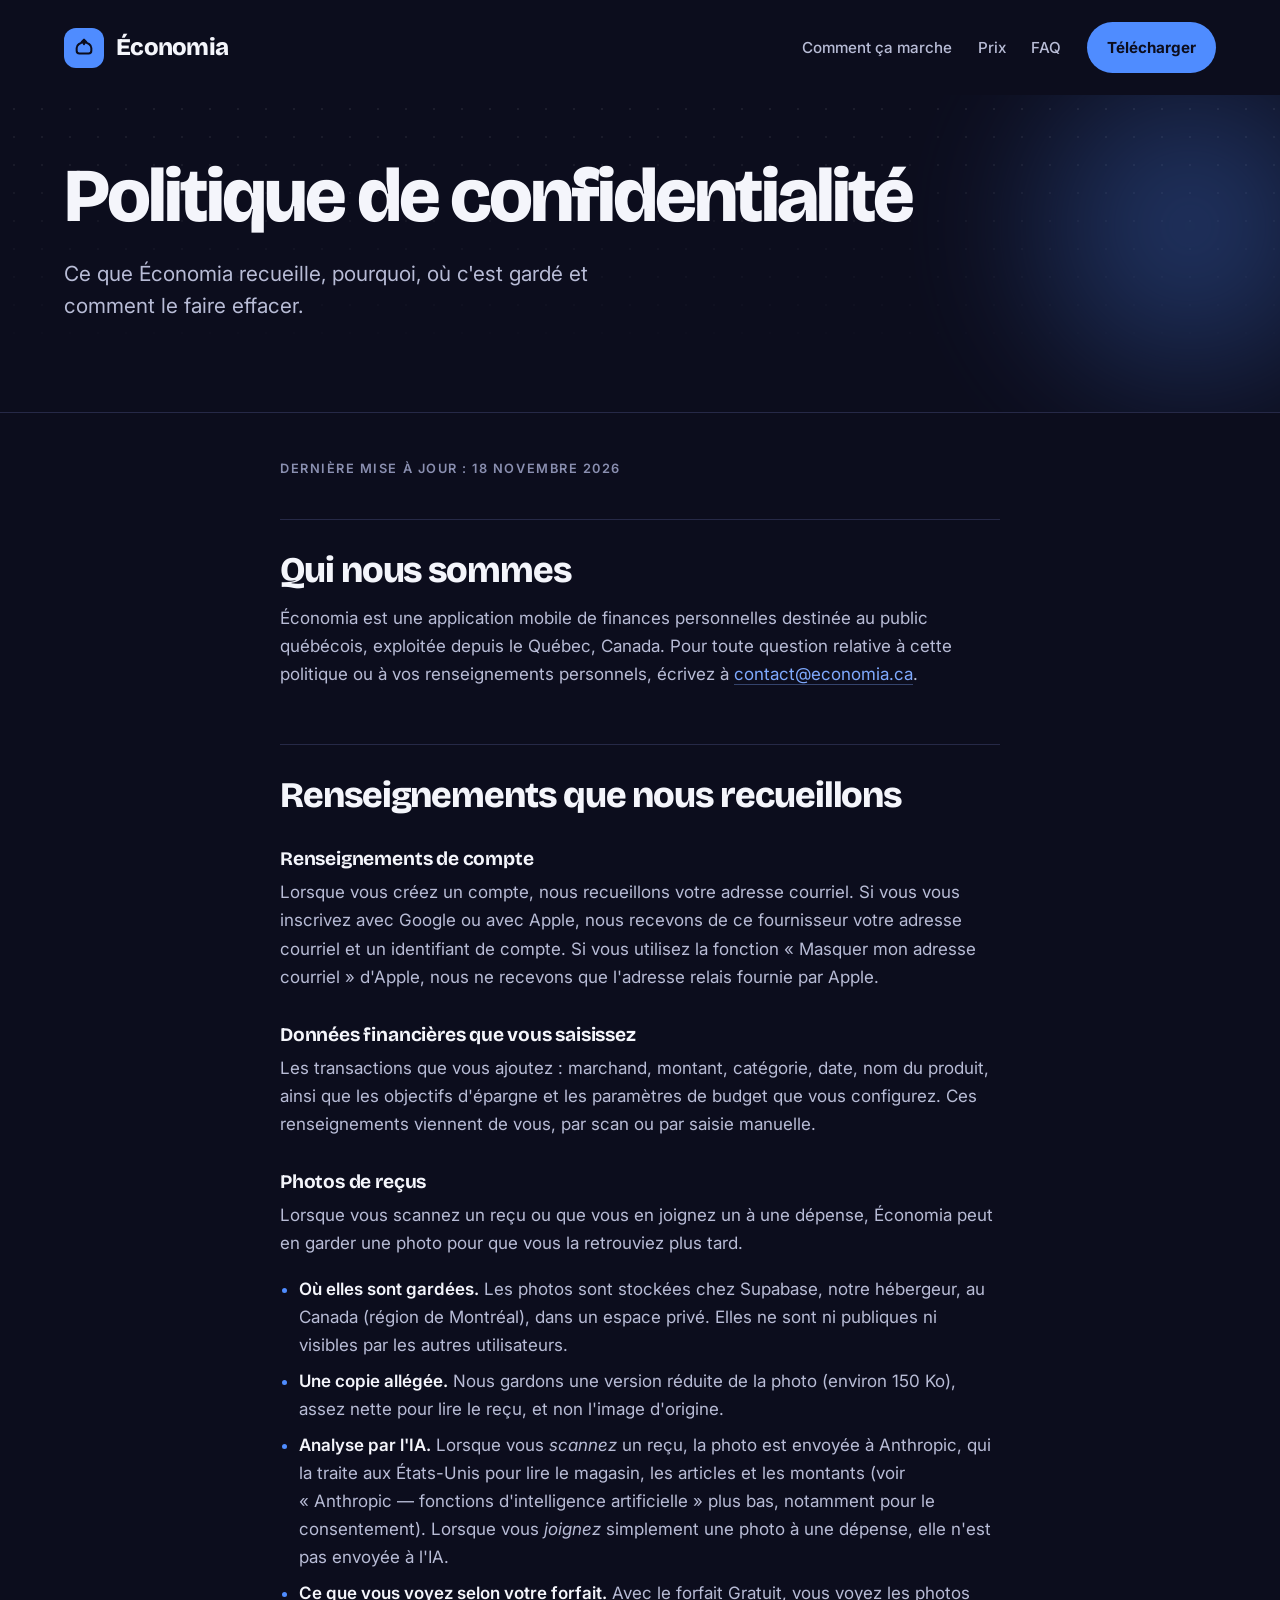
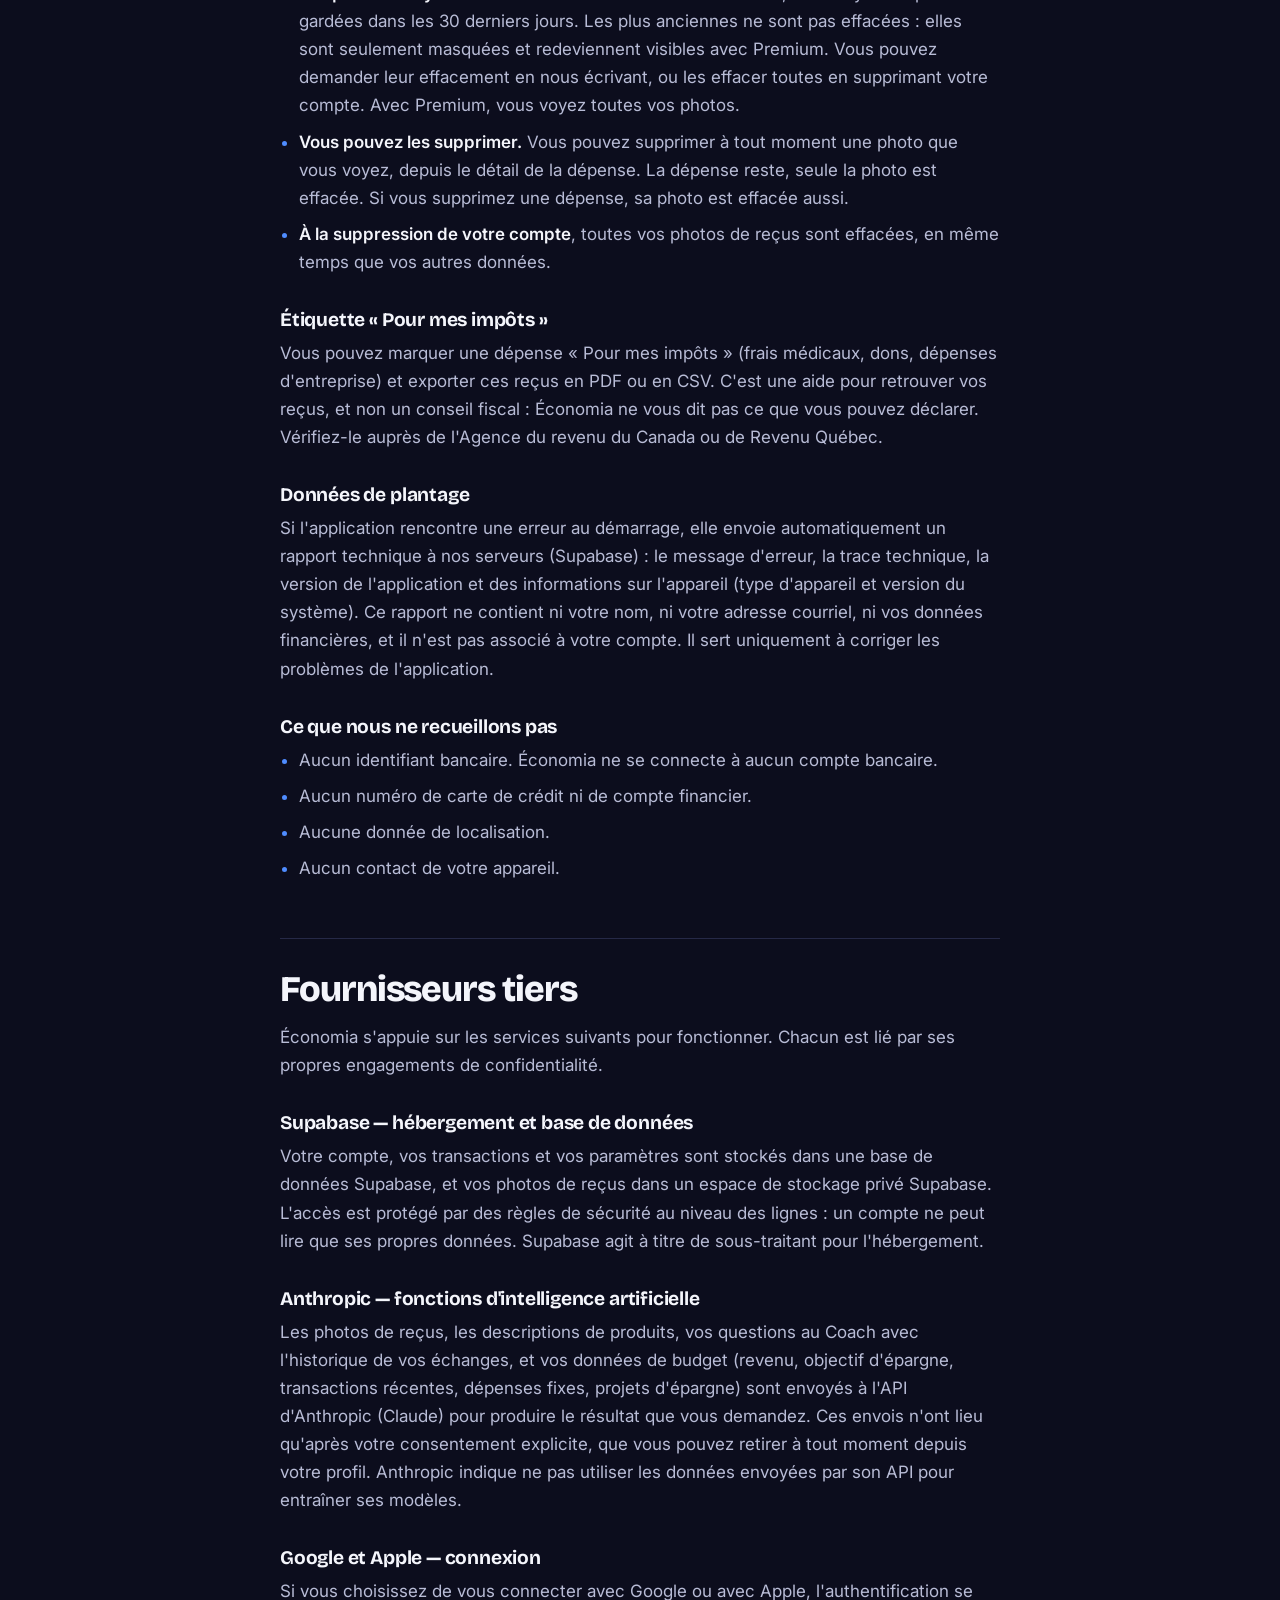
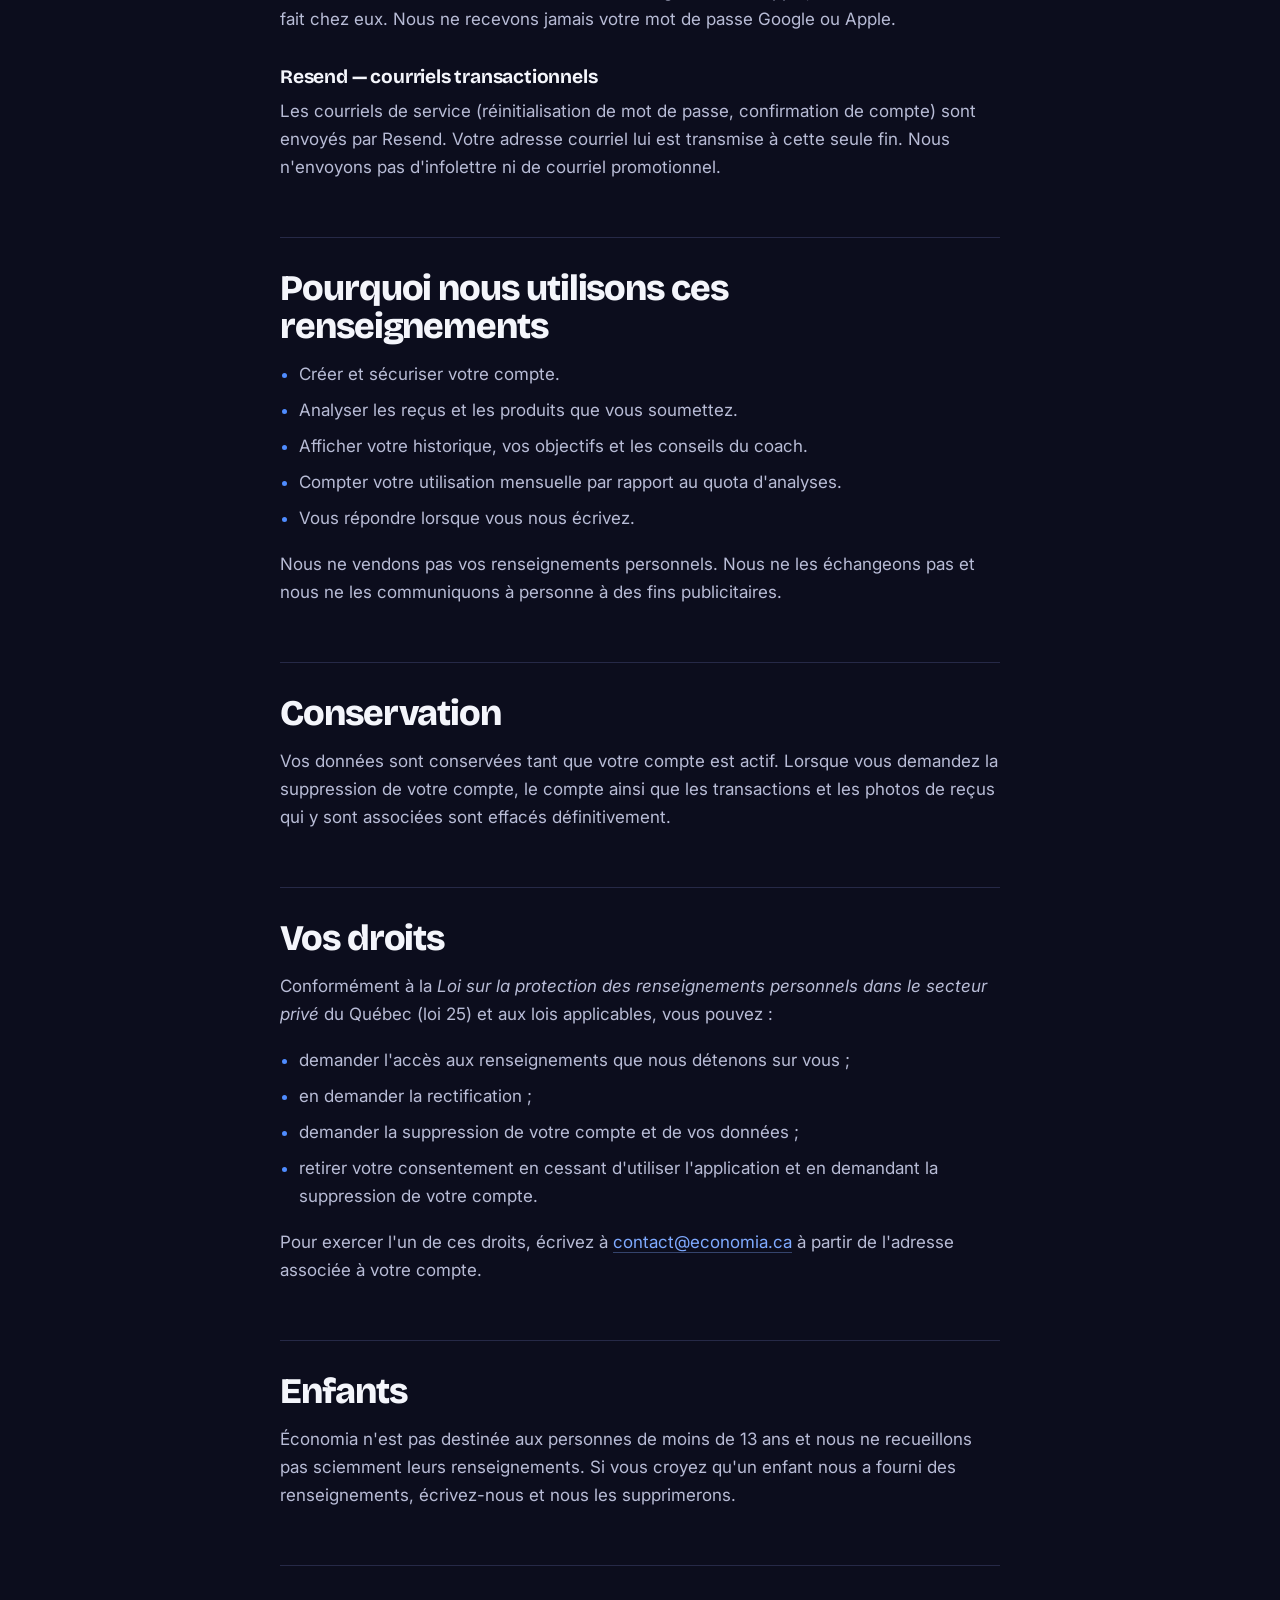
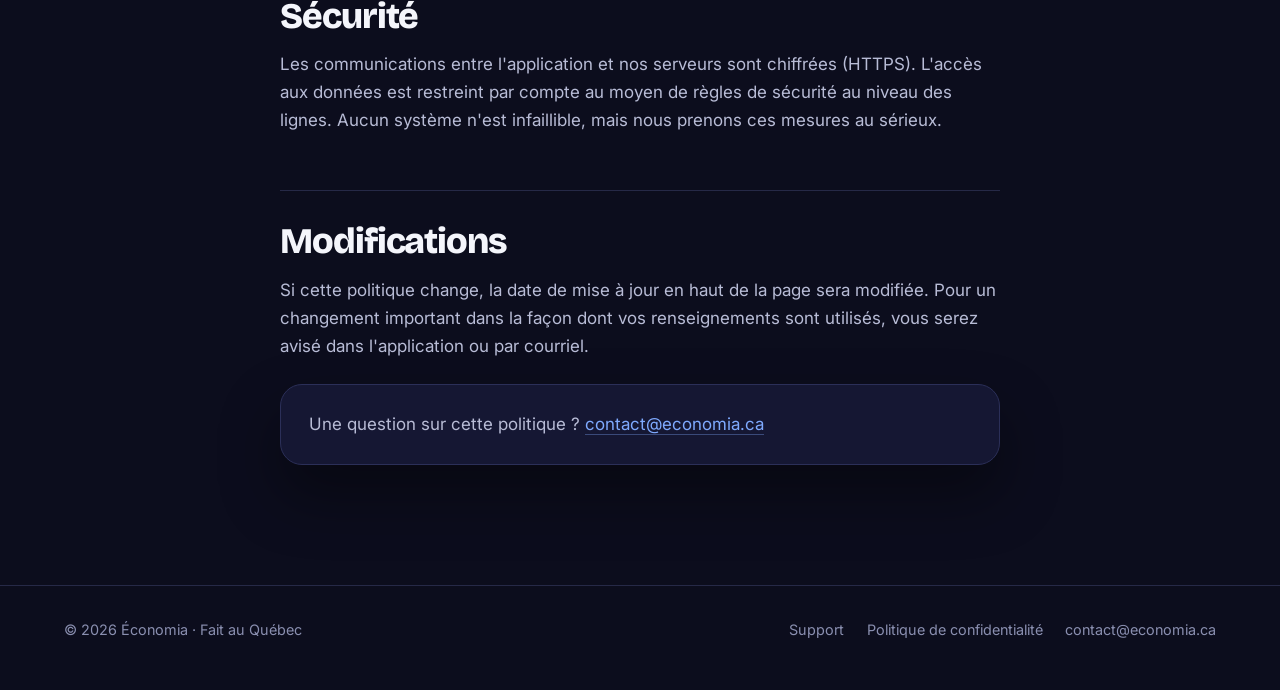
==== commit 89f473e7: "confidentialite-photos-recus" ====
--- a/confidentialite.html
+++ b/confidentialite.html
@@ -40,7 +40,7 @@
 
   <section class="contenu">
     <div class="enveloppe">
-      <p class="date-maj">Dernière mise à jour&nbsp;: 23 septembre 2026</p>
+      <p class="date-maj">Dernière mise à jour&nbsp;: 18 novembre 2026</p>
 
       <h2>Qui nous sommes</h2>
       <p>Économia est une application mobile de finances personnelles destinée au public québécois, exploitée depuis le Québec, Canada. Pour toute question relative à cette politique ou à vos renseignements personnels, écrivez à <a href="mailto:contact@economia.ca">contact@economia.ca</a>.</p>
@@ -54,8 +54,18 @@
       <p>Les transactions que vous ajoutez&nbsp;: marchand, montant, catégorie, date, nom du produit, ainsi que les objectifs d'épargne et les paramètres de budget que vous configurez. Ces renseignements viennent de vous, par scan ou par saisie manuelle.</p>
 
       <h3>Photos de reçus</h3>
-      <p>Lorsque vous scannez un reçu, la photo est transmise à notre serveur pour être analysée, puis à un fournisseur d'intelligence artificielle (voir la section suivante) afin d'en extraire le marchand, le montant, la date et la catégorie.</p>
-      <p><strong>L'image du reçu n'est pas conservée.</strong> Elle est traitée le temps de l'analyse, puis elle disparaît&nbsp;: Économia ne dispose d'aucun espace de stockage de fichiers et n'archive donc aucune photo. Seules les données extraites — marchand, montant, date, catégorie — sont enregistrées dans votre compte.</p>
+      <p>Lorsque vous scannez un reçu ou que vous en joignez un à une dépense, Économia peut en garder une photo pour que vous la retrouviez plus tard.</p>
+      <ul>
+        <li><strong>Où elles sont gardées.</strong> Les photos sont stockées chez Supabase, notre hébergeur, au Canada (région de Montréal), dans un espace privé. Elles ne sont ni publiques ni visibles par les autres utilisateurs.</li>
+        <li><strong>Une copie allégée.</strong> Nous gardons une version réduite de la photo (environ 150&nbsp;Ko), assez nette pour lire le reçu, et non l'image d'origine.</li>
+        <li><strong>Analyse par l'IA.</strong> Lorsque vous <em>scannez</em> un reçu, la photo est envoyée à Anthropic, qui la traite aux États-Unis pour lire le magasin, les articles et les montants (voir «&nbsp;Anthropic — fonctions d'intelligence artificielle&nbsp;» plus bas, notamment pour le consentement). Lorsque vous <em>joignez</em> simplement une photo à une dépense, elle n'est pas envoyée à l'IA.</li>
+        <li><strong>Ce que vous voyez selon votre forfait.</strong> Avec le forfait Gratuit, vous voyez les photos gardées dans les 30&nbsp;derniers jours. Les plus anciennes ne sont pas effacées&nbsp;: elles sont seulement masquées et redeviennent visibles avec Premium. Vous pouvez demander leur effacement en nous écrivant, ou les effacer toutes en supprimant votre compte. Avec Premium, vous voyez toutes vos photos.</li>
+        <li><strong>Vous pouvez les supprimer.</strong> Vous pouvez supprimer à tout moment une photo que vous voyez, depuis le détail de la dépense. La dépense reste, seule la photo est effacée. Si vous supprimez une dépense, sa photo est effacée aussi.</li>
+        <li><strong>À la suppression de votre compte</strong>, toutes vos photos de reçus sont effacées, en même temps que vos autres données.</li>
+      </ul>
+
+      <h3>Étiquette «&nbsp;Pour mes impôts&nbsp;»</h3>
+      <p>Vous pouvez marquer une dépense «&nbsp;Pour mes impôts&nbsp;» (frais médicaux, dons, dépenses d'entreprise) et exporter ces reçus en PDF ou en CSV. C'est une aide pour retrouver vos reçus, et non un conseil fiscal&nbsp;: Économia ne vous dit pas ce que vous pouvez déclarer. Vérifiez-le auprès de l'Agence du revenu du Canada ou de Revenu Québec.</p>
 
          <h3>Données de plantage</h3>
 
@@ -74,7 +84,7 @@
       <p>Économia s'appuie sur les services suivants pour fonctionner. Chacun est lié par ses propres engagements de confidentialité.</p>
 
       <h3>Supabase — hébergement et base de données</h3>
-      <p>Votre compte, vos transactions et vos paramètres sont stockés dans une base de données Supabase. L'accès est protégé par des règles de sécurité au niveau des lignes&nbsp;: un compte ne peut lire que ses propres données. Supabase agit à titre de sous-traitant pour l'hébergement.</p>
+      <p>Votre compte, vos transactions et vos paramètres sont stockés dans une base de données Supabase, et vos photos de reçus dans un espace de stockage privé Supabase. L'accès est protégé par des règles de sécurité au niveau des lignes&nbsp;: un compte ne peut lire que ses propres données. Supabase agit à titre de sous-traitant pour l'hébergement.</p>
 
       <h3>Anthropic — fonctions d'intelligence artificielle</h3>
       <p>Les photos de reçus, les descriptions de produits, vos questions au Coach avec l'historique de vos échanges, et vos données de budget (revenu, objectif d'épargne, transactions récentes, dépenses fixes, projets d'épargne) sont envoyés à l'API d'Anthropic (Claude) pour produire le résultat que vous demandez. Ces envois n'ont lieu qu'après votre consentement explicite, que vous pouvez retirer à tout moment depuis votre profil. Anthropic indique ne pas utiliser les données envoyées par son API pour entraîner ses modèles.</p>
@@ -96,7 +106,7 @@
       <p>Nous ne vendons pas vos renseignements personnels. Nous ne les échangeons pas et nous ne les communiquons à personne à des fins publicitaires.</p>
 
       <h2>Conservation</h2>
-      <p>Vos données sont conservées tant que votre compte est actif. Lorsque vous demandez la suppression de votre compte, le compte et les transactions qui y sont associées sont effacés définitivement.</p>
+      <p>Vos données sont conservées tant que votre compte est actif. Lorsque vous demandez la suppression de votre compte, le compte ainsi que les transactions et les photos de reçus qui y sont associées sont effacés définitivement.</p>
 
       <h2>Vos droits</h2>
       <p>Conformément à la <em>Loi sur la protection des renseignements personnels dans le secteur privé</em> du Québec (loi&nbsp;25) et aux lois applicables, vous pouvez&nbsp;:</p>
--- a/style.css
+++ b/style.css
@@ -0,0 +1,196 @@
+@import url("https://fonts.googleapis.com/css2?family=Bricolage+Grotesque:opsz,wght@12..96,500..800&family=Inter:wght@400;500;600;700&display=swap");
+
+/* Même identité que la page d'accueil : bleu nuit, bleu électrique, Bricolage Grotesque + Inter */
+:root {
+  --fond: #0C0D1D;
+  --fond-carte: #151733;
+  --menthe: #7FAAFF;          /* nom gardé pour les pages existantes : c'est maintenant l'accent bleu */
+  --accent: #4F8CFF;
+  --texte: #F4F5FB;
+  --texte-second: #B8BCD6;
+  --texte-attenue: #8A8FB0;
+  --bordure: #262947;
+}
+
+*, *::before, *::after { box-sizing: border-box; }
+
+html { -webkit-text-size-adjust: 100%; scroll-behavior: smooth; }
+
+body {
+  margin: 0;
+  background: var(--fond);
+  color: var(--texte);
+  font-family: "Inter", -apple-system, BlinkMacSystemFont, "Segoe UI", Roboto, sans-serif;
+  font-size: 17px;
+  line-height: 1.65;
+  overflow-x: hidden;
+}
+
+h1, h2, h3 {
+  font-family: "Bricolage Grotesque", "Inter", -apple-system, BlinkMacSystemFont, sans-serif;
+  margin: 0;
+}
+
+h1 {
+  font-size: clamp(2.6rem, 8vw, 4.75rem);
+  font-weight: 800;
+  line-height: 0.98;
+  letter-spacing: -0.04em;
+  text-wrap: balance;
+}
+h2 {
+  font-size: clamp(1.6rem, 4.2vw, 2.25rem);
+  font-weight: 800;
+  line-height: 1.05;
+  letter-spacing: -0.03em;
+  margin-top: 3.5rem;
+  margin-bottom: 0.9rem;
+  padding-top: 2rem;
+  border-top: 1px solid var(--bordure);
+}
+h3 {
+  font-size: 1.2rem;
+  font-weight: 700;
+  line-height: 1.25;
+  letter-spacing: -0.01em;
+  margin-top: 2rem;
+  margin-bottom: 0.45rem;
+}
+
+p, li { max-width: 66ch; color: var(--texte-second); }
+p { margin: 0 0 1.1rem; text-wrap: pretty; }
+strong { color: var(--texte); font-weight: 600; }
+ul { padding-left: 1.2rem; margin: 0 0 1.1rem; }
+li { margin-bottom: 0.5rem; }
+li::marker { color: var(--accent); }
+
+a { color: var(--menthe); text-decoration: none; border-bottom: 1px solid rgba(127, 170, 255, 0.35); }
+a:hover { color: #A9C6FF; border-bottom-color: #A9C6FF; }
+a:focus-visible { outline: 2px solid var(--menthe); outline-offset: 3px; border-radius: 6px; }
+
+.enveloppe { max-width: 48rem; margin: 0 auto; padding: 0 1.5rem; }
+.entete .enveloppe, .pied .enveloppe, .heros .enveloppe { max-width: 75rem; }
+
+/* En-tête */
+.entete { padding: 1.4rem 0; position: relative; z-index: 2; }
+.entete .enveloppe { display: flex; align-items: center; justify-content: space-between; gap: 1rem; flex-wrap: wrap; }
+.logo {
+  display: inline-flex;
+  align-items: center;
+  gap: 0.75rem;
+  font-family: "Bricolage Grotesque", "Inter", sans-serif;
+  font-weight: 800;
+  font-size: 1.5rem;
+  letter-spacing: -0.03em;
+  color: var(--texte);
+  border: none;
+}
+.logo:hover { color: var(--texte); }
+.logo-marque {
+  display: inline-flex;
+  align-items: center;
+  justify-content: center;
+  width: 40px;
+  height: 40px;
+  border-radius: 12px;
+  background: var(--accent);
+  flex-shrink: 0;
+}
+.nav-liens { display: flex; align-items: center; flex-wrap: wrap; gap: 0.5rem 1.6rem; font-size: 0.95rem; font-weight: 500; }
+.nav-liens a { color: var(--texte-second); border: none; padding: 0.6rem 0; }
+.nav-liens a:hover { color: var(--texte); }
+.nav-liens a.bouton {
+  background: var(--accent);
+  color: var(--fond);
+  font-weight: 700;
+  padding: 0.8rem 1.25rem;
+  border-radius: 999px;
+}
+.nav-liens a.bouton:hover { color: var(--fond); background: #7FAAFF; }
+@media (max-width: 720px) { .nav-liens a.nav-secondaire { display: none; } }
+
+/* Héros : grille de points et halo bleu, comme l'accueil */
+.heros { padding: 4rem 0 4.5rem; position: relative; overflow: hidden; }
+.heros::before {
+  content: "";
+  position: absolute;
+  inset: 0;
+  background-image: radial-gradient(rgba(255, 255, 255, 0.07) 1px, transparent 1.5px);
+  background-size: 28px 28px;
+  -webkit-mask-image: linear-gradient(to bottom, #000 0%, transparent 90%);
+  mask-image: linear-gradient(to bottom, #000 0%, transparent 90%);
+  pointer-events: none;
+}
+.heros::after {
+  content: "";
+  position: absolute;
+  right: -18%;
+  top: -60%;
+  width: 640px;
+  height: 640px;
+  border-radius: 50%;
+  background: radial-gradient(closest-side, var(--accent), transparent 72%);
+  opacity: 0.35;
+  filter: blur(50px);
+  pointer-events: none;
+}
+.heros .enveloppe { position: relative; z-index: 1; }
+.heros p.accroche {
+  font-size: clamp(1.1rem, 2.6vw, 1.3rem);
+  line-height: 1.55;
+  color: var(--texte-second);
+  margin-top: 1.5rem;
+  max-width: 34rem;
+}
+.dentelure { height: 1px; background: var(--bordure); }
+
+/* Blocs de contenu */
+.contenu { padding: 2.5rem 0 5rem; }
+.contenu .enveloppe > h2:first-of-type { margin-top: 1.5rem; }
+.date-maj {
+  display: inline-block;
+  color: var(--texte-attenue);
+  font-size: 0.8rem;
+  font-weight: 600;
+  letter-spacing: 0.12em;
+  text-transform: uppercase;
+  margin-bottom: 1rem;
+}
+
+.carte {
+  background: var(--fond-carte);
+  border: 1px solid #2B2F58;
+  border-radius: 22px;
+  padding: 1.6rem 1.75rem;
+  margin: 1.5rem 0 2.5rem;
+  box-shadow: 0 30px 60px rgba(0, 0, 0, 0.4);
+}
+.carte p { color: var(--texte-second); }
+.carte p:last-child, .carte ul:last-child { margin-bottom: 0; }
+
+.courriel {
+  font-family: "Bricolage Grotesque", "Inter", sans-serif;
+  font-size: clamp(1.5rem, 5vw, 2.25rem);
+  font-weight: 800;
+  letter-spacing: -0.03em;
+  line-height: 1.1;
+}
+.courriel a { border: none; color: var(--accent); }
+.courriel a:hover { color: #A9C6FF; }
+
+/* Pied de page */
+.pied {
+  border-top: 1px solid var(--bordure);
+  padding: 2rem 0 3rem;
+  color: var(--texte-attenue);
+  font-size: 0.9rem;
+}
+.pied .enveloppe { display: flex; flex-wrap: wrap; gap: 0.5rem 1.5rem; justify-content: space-between; }
+.pied-liens { display: flex; flex-wrap: wrap; gap: 0.4rem 1.4rem; }
+.pied a { color: var(--texte-attenue); border: none; }
+.pied a:hover { color: var(--texte); }
+
+@media (prefers-reduced-motion: reduce) {
+  html { scroll-behavior: auto; }
+  * { animation: none !important; transition: none !important; }
+}
